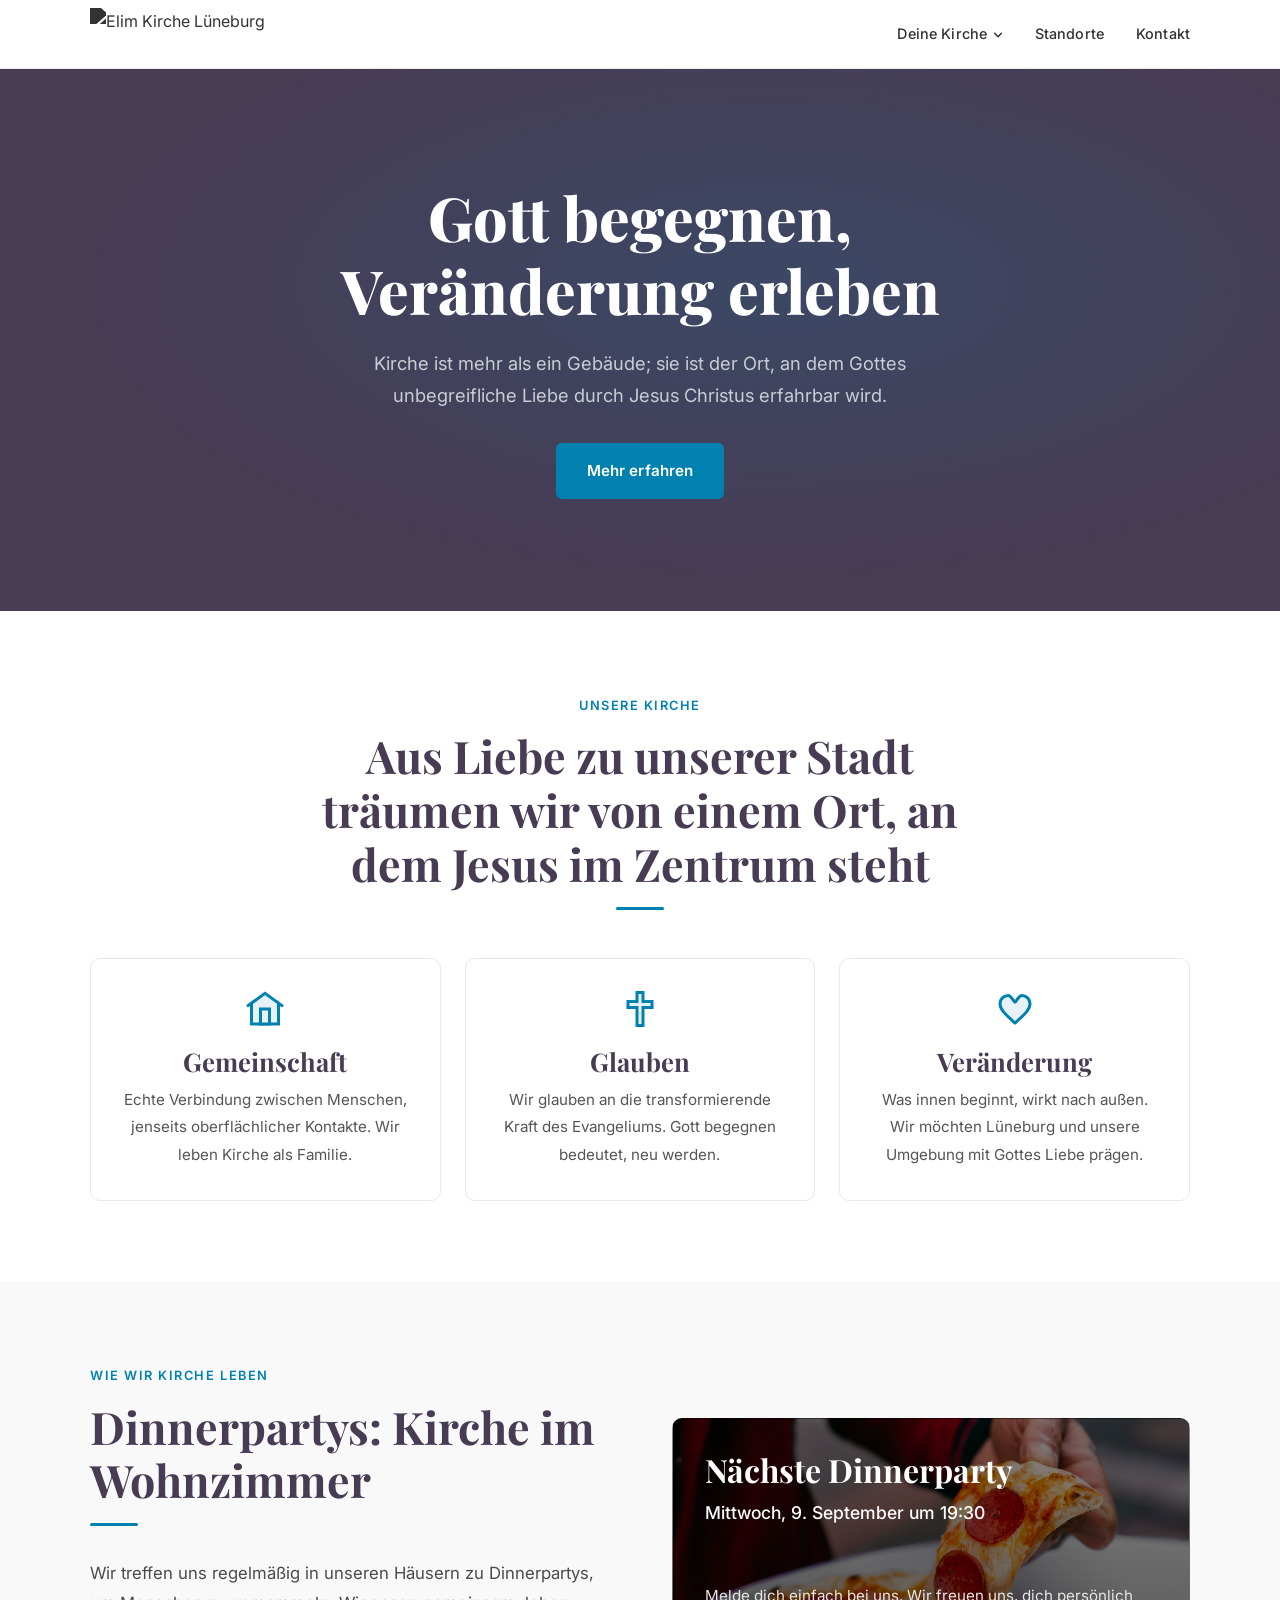
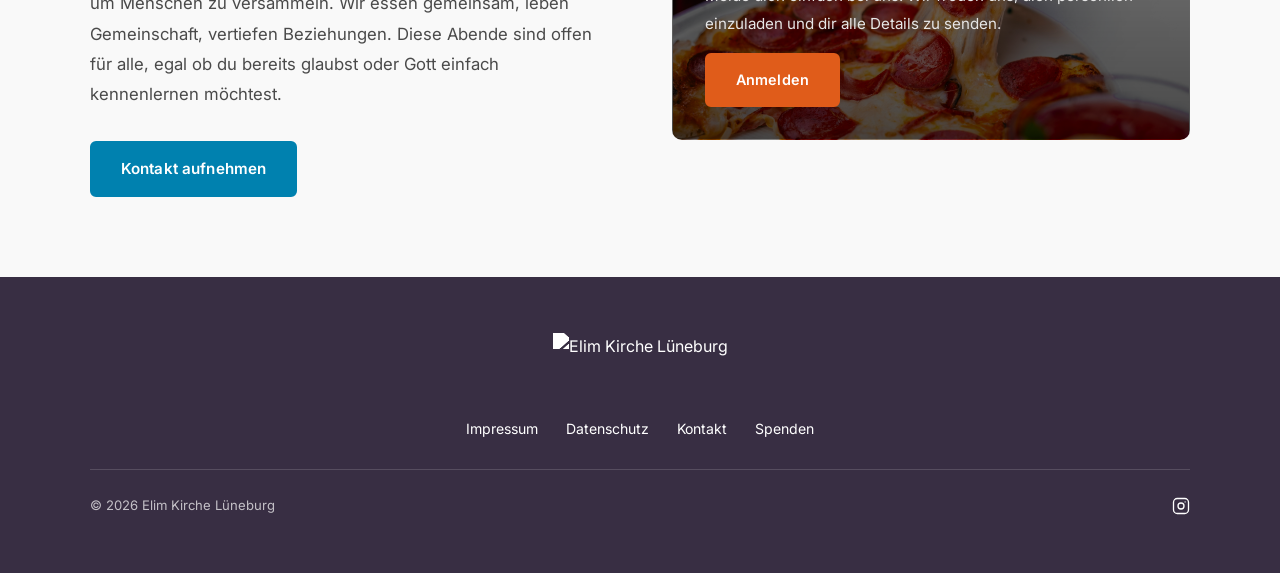
==== index.html @ 0827d6cf "Advance next Dinnerparty to 9. September; drop past 26. August card Co-Authored-By: Claude Opus 4.8 " ====
<!DOCTYPE html>
<html lang="de">
<head>
  <meta charset="UTF-8" />
  <meta name="viewport" content="width=device-width, initial-scale=1.0" />
  <title>Elim Kirche Lüneburg</title>
  <link rel="canonical" href="https://www.elimlueneburg.de/" />
  <meta name="description" content="Wir gründen eine neue evangelische Freikirche in Lüneburg. Sei dabei. Wer Gott begegnet, wird Veränderungen erleben." />
  <link rel="icon" href="/favicon.ico" sizes="48x48" />
  <link rel="icon" type="image/svg+xml" href="images/favicon.svg" />
  <link rel="apple-touch-icon" href="/images/apple-touch-icon.png" />
  <link rel="preconnect" href="https://fonts.googleapis.com" />
  <link rel="preconnect" href="https://fonts.gstatic.com" crossorigin />
  <link href="https://fonts.googleapis.com/css2?family=Playfair+Display:wght@700;800&family=Inter:wght@400;500;600&display=swap" rel="stylesheet" />
  <link rel="stylesheet" href="css/style.css" />
  <script type="application/ld+json">
  {
    "@context": "https://schema.org",
    "@type": "Church",
    "@id": "https://www.elimlueneburg.de/#church",
    "name": "Elim Kirche Lüneburg",
    "alternateName": "Freie Christengemeinde Lüneburg e.V.",
    "url": "https://www.elimlueneburg.de/",
    "logo": "https://www.elimlueneburg.de/images/logo.svg",
    "email": "info@elimlueneburg.de",
    "address": {
      "@type": "PostalAddress",
      "streetAddress": "Wedekindstraße 16",
      "postalCode": "21337",
      "addressLocality": "Lüneburg",
      "addressCountry": "DE"
    },
    "areaServed": "Lüneburg",
    "sameAs": ["https://www.instagram.com/elim.lueneburg/"]
  }
  </script>
</head>
<body>

  <!-- NAVIGATION -->
  <nav class="nav">
    <div class="nav-inner">
      <a href="index.html" class="nav-logo"><img src="images/logo.svg" alt="Elim Kirche Lüneburg"></a>
      <button class="nav-toggle" id="navToggle" aria-label="Menü öffnen">
        <span></span><span></span><span></span>
      </button>
      <ul class="nav-links" id="navLinks">
        <li class="nav-dropdown">
          <a class="nav-dropdown-toggle">
            Deine Kirche
            <svg class="nav-dropdown-caret" viewBox="0 0 12 12" width="10" height="10" aria-hidden="true">
              <path d="M2 4l4 4 4-4" fill="none" stroke="currentColor" stroke-width="1.8" stroke-linecap="round" stroke-linejoin="round"/>
            </svg>
          </a>
          <ul class="nav-dropdown-menu">
            <li><a href="deine-kirche/vision.html">Vision</a></li>
            <li><a href="deine-kirche/gottesdienst.html">Gottesdienst</a></li>
            <li><a href="deine-kirche/veranstaltungen.html">Veranstaltungen</a></li>
          </ul>
        </li>
        <li><a href="standorte.html">Standorte</a></li>
        <li><a href="kontakt.html">Kontakt</a></li>
      </ul>
    </div>
  </nav>

  <!-- HERO -->
  <section class="hero">
    <div class="hero-inner">
      <h1>Gott begegnen,<br>Veränderung erleben</h1>
      <p>Kirche ist mehr als ein Gebäude; sie ist der Ort, an dem Gottes unbegreifliche Liebe durch Jesus Christus erfahrbar wird.</p>
      <a href="deine-kirche/vision.html" class="btn btn-primary">Mehr erfahren</a>
    </div>
  </section>

  <!-- SECTION 1: Vision / 3 Pillars -->
  <section class="section">
    <div class="section-inner text-center">
      <span class="section-label">Unsere Kirche</span>
      <h2 class="section-title" style="max-width:720px; margin-left:auto; margin-right:auto;">
        Aus Liebe zu unserer Stadt träumen wir von einem Ort, an dem Jesus im Zentrum steht
      </h2>
      <div class="divider"></div>

      <div class="grid-3" style="margin-top:3rem;">

        <!-- Card: Gemeinschaft -->
        <a href="deine-kirche/veranstaltungen.html" class="card-link">
          <div class="card text-center">
            <div class="card-icon" style="margin:0 auto 1.2rem;">
              <svg viewBox="0 0 24 24" style="stroke-linejoin:miter; stroke-linecap:butt; overflow:visible;"><path d="M3 22V8L0 10.25L12 1.5L24 10.25L21 8V22Z"/><path d="M9 22V12H15V22Z"/></svg>
            </div>
            <h3>Gemeinschaft</h3>
            <p>Echte Verbindung zwischen Menschen, jenseits oberflächlicher Kontakte. Wir leben Kirche als Familie.</p>
          </div>
        </a>

        <!-- Card: Glauben -->
        <a href="deine-kirche/vision.html" class="card-link">
          <div class="card text-center">
            <div class="card-icon" style="margin:0 auto 1.2rem;">
              <svg viewBox="0 0 24 24" style="stroke-linejoin:miter;"><path d="M14 1h-4v6H4v4h6v12h4v-12h6V7h-6z"/></svg>
            </div>
            <h3>Glauben</h3>
            <p>Wir glauben an die transformierende Kraft des Evangeliums. Gott begegnen bedeutet, neu werden.</p>
          </div>
        </a>

        <!-- Card: Veränderung -->
        <a href="deine-kirche/gottesdienst.html" class="card-link">
          <div class="card text-center">
            <div class="card-icon" style="margin:0 auto 1.2rem;">
              <svg viewBox="0 0 24 24"><path d="M12 21.35l-1.45-1.32C5.4 15.36 2 12.28 2 8.5 2 5.42 4.42 3 7.5 3c1.74 0 3.41 3.46 4.5 4.5C13.09 6.46 14.76 3 16.5 3 19.58 3 22 5.42 22 8.5c0 3.78-3.4 6.86-8.55 11.54L12 21.35z"/></svg>
            </div>
            <h3>Veränderung</h3>
            <p>Was innen beginnt, wirkt nach außen. Wir möchten Lüneburg und unsere Umgebung mit Gottes Liebe prägen.</p>
          </div>
        </a>

      </div>
    </div>
  </section>

  <!-- SECTION 2: Dinnerpartys -->
  <section class="section section--gray">
    <div class="section-inner">
      <div class="two-col" style="align-items:center;">
        <div>
          <span class="section-label">Wie wir Kirche leben</span>
          <h2 class="section-title">Dinnerpartys: Kirche im Wohnzimmer</h2>
          <div class="divider divider--left"></div>
          <p style="margin-bottom:2rem;">
            Wir treffen uns regelmäßig in unseren Häusern zu Dinnerpartys, um Menschen zu versammeln. Wir essen gemeinsam, leben Gemeinschaft, vertiefen Beziehungen. Diese Abende sind offen für alle, egal ob du bereits glaubst oder Gott einfach kennenlernen möchtest.
          </p>
          <a href="kontakt.html" class="btn btn-primary">Kontakt aufnehmen</a>
        </div>
        <div>
          <div class="card dinner-card">
            <div class="dinner-card-inner">
              <h3 style="color:#fff; font-size:2rem; margin-bottom:0.5rem;">Nächste Dinnerparty</h3>
              <p style="color:#fff; font-size:1.1rem; font-weight:500; margin-bottom:0.75rem;">Mittwoch, 9. September um 19:30</p>
              <div class="dinner-card-bottom">
                <p style="color:#e6e6e6; margin-bottom:1rem;">Melde dich einfach bei uns. Wir freuen uns, dich persönlich einzuladen und dir alle Details zu senden.</p>
                <a href="https://elimkirche.church.tools/publicgroup/1179" target="_blank" rel="noopener" class="btn btn-accent" style="font-size:0.9rem;">Anmelden</a>
              </div>
            </div>
          </div>
        </div>
      </div>
    </div>
  </section>

  <!-- FOOTER -->
  <footer class="footer">
    <div class="footer-inner">
      <div class="footer-brand">
        <div class="footer-logo"><img src="images/logo.svg" alt="Elim Kirche Lüneburg"></div>
      </div>
      <nav class="footer-links">
        <a href="impressum.html">Impressum</a>
        <a href="datenschutz.html">Datenschutz</a>
        <a href="kontakt.html">Kontakt</a>
        <a href="kontakt.html#spenden">Spenden</a>
      </nav>
      <div class="footer-bottom">
        <p class="footer-copy">&copy; 2026 Elim Kirche Lüneburg</p>
        <div class="footer-social">
          <a href="https://www.instagram.com/elim.lueneburg/" target="_blank" rel="noopener" aria-label="Instagram">
            <svg viewBox="0 0 24 24"><rect x="2" y="2" width="20" height="20" rx="5" ry="5"/><circle cx="12" cy="12" r="4"/><path d="M17.5 6.5h.01"/></svg>
          </a>
        </div>
      </div>
    </div>
  </footer>

  <script>
    const toggle = document.getElementById('navToggle');
    const links  = document.getElementById('navLinks');
    toggle.addEventListener('click', () => links.classList.toggle('is-open'));
  </script>

</body>
</html>
---- css/style.css ----
/* ===================================================
   Elim Kirche Lüneburg — Main Stylesheet
   =================================================== */

/* --- Google Fonts are imported in HTML <head> --- */

/* ===================================================
   1. CSS RESET & BASE
   =================================================== */
*, *::before, *::after {
  box-sizing: border-box;
  margin: 0;
  padding: 0;
}

html {
  scroll-behavior: smooth;
}

body {
  font-family: 'Inter', sans-serif;
  font-size: 16px;
  line-height: 1.7;
  color: #1a1a1a;
  background-color: #ffffff;
}

img {
  max-width: 100%;
  display: block;
}

a {
  color: inherit;
  text-decoration: none;
}

ul {
  list-style: none;
}

/* ===================================================
   2. TYPOGRAPHY
   =================================================== */
h1, h2, h3, h4 {
  font-family: 'Playfair Display', serif;
  font-weight: 700;
  line-height: 1.2;
  font-variant-ligatures: none;
}

h1 { font-size: clamp(2.2rem, 5vw, 3.8rem); }
h2 { font-size: clamp(1.8rem, 3.5vw, 2.8rem); }
h3 { font-size: clamp(1.2rem, 2.5vw, 1.6rem); }
h4 { font-size: 1.15rem; }

p {
  font-size: 1.05rem;
  color: #4a4a4a;
  line-height: 1.8;
}

/* ===================================================
   3. LAYOUT UTILITY
   =================================================== */
.container {
  max-width: 1100px;
  margin: 0 auto;
  padding: 0 2rem;
}

.section {
  padding: 5rem 2rem;
}

.section-inner {
  max-width: 1100px;
  margin: 0 auto;
}

.section--gray {
  background-color: #f9f9f9;
}

.section--dark {
  background-color: #483B54;
  color: #fff;
}

.text-center {
  text-align: center;
}

/* ===================================================
   4. NAVIGATION
   =================================================== */
.nav {
  position: sticky;
  top: 0;
  z-index: 1000;
  background-color: #ffffff;
  border-bottom: 1px solid #ebebeb;
  padding: 0 2rem;
}

.nav-inner {
  max-width: 1100px;
  margin: 0 auto;
  display: flex;
  align-items: center;
  justify-content: space-between;
  height: 68px;
}

.nav-logo {
  display: inline-flex;
  align-items: center;
  color: #483B54;
}

.nav-logo img {
  height: 52px;
  width: auto;
  display: block;
  filter: brightness(0) invert(0.2);
}

.nav-links {
  display: flex;
  align-items: center;
  gap: 2rem;
}

.nav-links a {
  font-size: 0.9rem;
  font-weight: 500;
  color: #333;
  transition: color 0.2s ease;
  letter-spacing: 0.01em;
}

.nav-links a:hover {
  color: #0081AF;
}

.nav-links a.active {
  color: #0081AF;
}

/* Dropdown */
.nav-dropdown {
  position: relative;
}

.nav-dropdown-toggle {
  display: inline-flex;
  align-items: center;
  gap: 0.35rem;
}

.nav-dropdown-caret {
  transition: transform 0.2s ease;
}

.nav-dropdown:hover .nav-dropdown-caret,
.nav-dropdown:focus-within .nav-dropdown-caret {
  transform: rotate(180deg);
}

.nav-dropdown-menu {
  position: absolute;
  top: calc(100% + 6px);
  left: 50%;
  transform: translateX(-50%) translateY(-6px);
  background: #ffffff;
  border: 1px solid #ebebeb;
  border-radius: 8px;
  box-shadow: 0 12px 32px rgba(0, 0, 0, 0.08);
  padding: 0.5rem 0;
  min-width: 200px;
  list-style: none;
  margin: 0;
  opacity: 0;
  visibility: hidden;
  transition: opacity 0.18s ease, visibility 0.18s ease, transform 0.18s ease;
  z-index: 1100;
}

.nav-dropdown:hover .nav-dropdown-menu,
.nav-dropdown:focus-within .nav-dropdown-menu {
  opacity: 1;
  visibility: visible;
  transform: translateX(-50%) translateY(0);
}

.nav-dropdown-menu li {
  margin: 0;
}

.nav-dropdown-menu a {
  display: block;
  padding: 0.55rem 1.25rem;
  font-size: 0.88rem;
  color: #333;
  white-space: nowrap;
}

.nav-dropdown-menu a:hover,
.nav-dropdown-menu a.active {
  background: rgba(0, 129, 175, 0.08);
  color: #0081AF;
}

/* Mobile nav toggle */
.nav-toggle {
  display: none;
  flex-direction: column;
  gap: 5px;
  cursor: pointer;
  background: none;
  border: none;
  padding: 4px;
}

.nav-toggle span {
  display: block;
  width: 24px;
  height: 2px;
  background-color: #483B54;
  border-radius: 2px;
  transition: all 0.3s ease;
}

/* ===================================================
   5. HERO SECTION
   =================================================== */
.hero {
  background-color: #483B54;
  background-image: url('../images/pexels-caleboquendo-34328517.jpg');
  background-size: cover;
  background-position: center;
  background-repeat: no-repeat;
  color: #ffffff;
  padding: 7rem 2rem 7rem;
  text-align: center;
  position: relative;
  overflow: hidden;
}

.hero::before {
  content: '';
  position: absolute;
  inset: 0;
  background:
    radial-gradient(ellipse at 60% 40%, rgba(0, 129, 175, 0.18) 0%, transparent 65%),
    linear-gradient(180deg, rgba(72, 59, 84, 0.55) 0%, rgba(72, 59, 84, 0.75) 100%);
  pointer-events: none;
}

.hero-inner {
  max-width: 820px;
  margin: 0 auto;
  position: relative;
  z-index: 1;
}

.hero h1 {
  color: #ffffff;
  margin-bottom: 1.25rem;
  font-weight: 800;
}

.hero p {
  font-size: 1.15rem;
  color: #c9cdd4;
  max-width: 600px;
  margin: 0 auto 2rem;
  line-height: 1.75;
}

/* Hero — page-level variant (slightly smaller) */
.hero--page {
  padding: 5rem 2rem 5rem;
}

.hero--page h1 {
  font-size: clamp(2rem, 4vw, 3rem);
}

/* ===================================================
   6. BUTTONS
   =================================================== */
.btn {
  display: inline-block;
  padding: 0.8rem 1.8rem;
  border-radius: 6px;
  font-family: 'Inter', sans-serif;
  font-size: 0.95rem;
  font-weight: 600;
  cursor: pointer;
  transition: all 0.22s ease;
  letter-spacing: 0.01em;
  border: 2px solid transparent;
}

.btn-primary {
  background-color: #0081AF;
  color: #ffffff;
  border-color: #0081AF;
}

.btn-primary:hover {
  background-color: #1A9BCC;
  border-color: #1A9BCC;
  transform: translateY(-1px);
}

.btn-outline {
  background-color: transparent;
  color: #0081AF;
  border-color: #0081AF;
}

.btn-outline:hover {
  background-color: #0081AF;
  color: #ffffff;
  transform: translateY(-1px);
}

.btn-outline-white {
  background-color: transparent;
  color: #ffffff;
  border-color: rgba(255, 255, 255, 0.5);
}

.btn-outline-white:hover {
  background-color: rgba(255, 255, 255, 0.1);
  border-color: #ffffff;
}

/* ===================================================
   7. CARDS
   =================================================== */
.card {
  background-color: #ffffff;
  border: 1px solid #e8e8e8;
  border-radius: 10px;
  padding: 2rem;
  transition: box-shadow 0.25s ease, transform 0.25s ease;
}

.card:hover {
  box-shadow: 0 8px 32px rgba(0, 0, 0, 0.1);
  transform: translateY(-3px);
}

/* Static cards (no hover lift — purely informational) */
.dinner-card:hover,
.event-card:hover,
.card--static:hover,
.card--static.group-card:hover {
  transform: none;
  box-shadow: none;
}

.dinner-card {
  position: relative;
  overflow: hidden;
  border-color: transparent;
  color: #fff;
  padding: 0;
  background:
    linear-gradient(180deg, rgba(0,0,0,0.45) 0%, rgba(0,0,0,0.7) 100%),
    url('../images/pizza_stock_dinnerparty.jpg') center center / cover no-repeat;
  min-height: 320px;
}

.dinner-card-inner {
  position: relative;
  z-index: 1;
  padding: 2rem;
  display: flex;
  flex-direction: column;
  min-height: 320px;
}

.dinner-card-bottom {
  margin-top: auto;
}

.card-icon {
  display: flex;
  align-items: center;
  justify-content: center;
  margin-bottom: 1.2rem;
}

.card-icon svg {
  width: 36px;
  height: 36px;
  stroke: #0081AF;
  fill: #E6F2F7;
  stroke-width: 2;
  stroke-linecap: round;
  stroke-linejoin: round;
}

.card h3 {
  margin-bottom: 0.6rem;
  color: #483B54;
}

.card p {
  font-size: 0.95rem;
  color: #555;
}

/* Card link variant */
.card-link {
  display: block;
  text-decoration: none;
  color: inherit;
}

.card-link .card-arrow {
  display: inline-flex;
  align-items: center;
  gap: 0.4rem;
  margin-top: 1.2rem;
  font-size: 0.88rem;
  font-weight: 600;
  color: #0081AF;
}

.card-link .card-arrow svg {
  width: 14px;
  height: 14px;
  stroke: #0081AF;
  fill: none;
  stroke-width: 2.5;
  stroke-linecap: round;
  stroke-linejoin: round;
  transition: transform 0.2s ease;
}

.card-link:hover .card-arrow svg {
  transform: translateX(3px);
}

/* Multiple links within a card (e.g. Google Maps + Website) */
.card-links {
  display: flex;
  flex-direction: column;
  align-items: center;
  gap: 0.5rem;
  margin-top: 1.2rem;
}

.card-links .card-arrow {
  display: inline-flex;
  align-items: center;
  gap: 0.4rem;
  font-size: 0.88rem;
  font-weight: 600;
  color: #0081AF;
  text-decoration: none;
}

.card-links .card-arrow svg {
  width: 14px;
  height: 14px;
  stroke: #0081AF;
  fill: none;
  stroke-width: 2.5;
  stroke-linecap: round;
  stroke-linejoin: round;
  transition: transform 0.2s ease;
}

.card-links .card-arrow:hover svg {
  transform: translateX(3px);
}

/* Sermon card */
.sermon-card {
  background-color: #ffffff;
  border: 1px solid #e8e8e8;
  border-radius: 10px;
  padding: 1.6rem 1.8rem;
  transition: box-shadow 0.25s ease, transform 0.25s ease;
}

.sermon-card:hover {
  box-shadow: 0 8px 32px rgba(0, 0, 0, 0.1);
  transform: translateY(-3px);
}

.sermon-card .sermon-meta {
  font-size: 0.82rem;
  font-weight: 600;
  color: #0081AF;
  text-transform: uppercase;
  letter-spacing: 0.06em;
  margin-bottom: 0.5rem;
}

.sermon-card h3 {
  font-size: 1.1rem;
  margin-bottom: 0.4rem;
  color: #483B54;
}

.sermon-card .sermon-date {
  font-size: 0.88rem;
  color: #888;
}

/* ===================================================
   8. GRID LAYOUTS
   =================================================== */
.grid-3 {
  display: grid;
  grid-template-columns: repeat(3, 1fr);
  gap: 1.5rem;
}

.grid-4 {
  display: grid;
  grid-template-columns: repeat(4, 1fr);
  gap: 1.5rem;
}

.grid-2 {
  display: grid;
  grid-template-columns: repeat(2, 1fr);
  gap: 2.5rem;
}

/* ===================================================
   9. TAGS / BADGES
   =================================================== */
.tag {
  display: inline-block;
  padding: 0.25rem 0.75rem;
  border-radius: 20px;
  font-size: 0.78rem;
  font-weight: 600;
  letter-spacing: 0.04em;
}

.tag-orange {
  background-color: #99D1EB;
  color: #006a91;
}

.btn-accent {
  background-color: #e05c1a;
  color: #ffffff;
  border-color: #e05c1a;
}

.btn-accent:hover {
  background-color: #E97636;
  border-color: #E97636;
  transform: translateY(-1px);
}

.tag-gray {
  background-color: #f0f0f0;
  color: #555;
}

/* ===================================================
   10. SECTION HEADINGS HELPER
   =================================================== */
.section-label {
  display: inline-block;
  font-size: 0.8rem;
  font-weight: 600;
  letter-spacing: 0.12em;
  text-transform: uppercase;
  color: #0081AF;
  margin-bottom: 0.8rem;
}

.section-title {
  margin-bottom: 1rem;
  color: #483B54;
}

.section-subtitle {
  font-size: 1.05rem;
  color: #555;
  max-width: 600px;
  margin-bottom: 2.5rem;
}

.section-subtitle--center {
  margin-left: auto;
  margin-right: auto;
}

/* ===================================================
   11. TWO-COLUMN CONTENT
   =================================================== */
.two-col {
  display: grid;
  grid-template-columns: 1fr 1fr;
  gap: 4rem;
  align-items: start;
}

.content-block h3 {
  font-size: 1.1rem;
  margin-bottom: 0.5rem;
  color: #483B54;
}

.content-block p {
  font-size: 0.97rem;
  color: #555;
  margin-bottom: 1.5rem;
}

.content-block .detail-row {
  display: flex;
  gap: 0.75rem;
  margin-bottom: 0.5rem;
  font-size: 0.95rem;
  color: #444;
}

.content-block .detail-icon {
  color: #0081AF;
  flex-shrink: 0;
  margin-top: 2px;
}

/* ===================================================
   12. PLATFORM CARDS
   =================================================== */
.platform-card {
  background-color: #ffffff;
  border: 1px solid #e8e8e8;
  border-radius: 10px;
  padding: 2rem;
  text-align: center;
  transition: box-shadow 0.25s ease, transform 0.25s ease;
}

.platform-card:hover {
  box-shadow: 0 8px 32px rgba(0, 0, 0, 0.1);
  transform: translateY(-3px);
}

.platform-card .platform-name {
  font-family: 'Playfair Display', serif;
  font-size: 1.25rem;
  font-weight: 700;
  color: #483B54;
  margin-bottom: 0.5rem;
}

.platform-card p {
  font-size: 0.92rem;
  color: #666;
  margin-bottom: 1.4rem;
}

/* ===================================================
   13. KLEINGRUPPEN CARDS
   =================================================== */
.group-card {
  background-color: #ffffff;
  border: 1px solid #e8e8e8;
  border-radius: 10px;
  padding: 1.4rem 1.6rem;
  transition: box-shadow 0.22s ease, transform 0.22s ease;
}

.group-card:hover {
  box-shadow: 0 6px 24px rgba(0, 0, 0, 0.09);
  transform: translateY(-2px);
}

.group-card h4 {
  font-family: 'Playfair Display', serif;
  font-size: 1rem;
  color: #483B54;
  margin-bottom: 0.4rem;
}

.group-card .group-desc {
  font-size: 0.88rem;
  color: #666;
  margin-bottom: 0.75rem;
}

/* ===================================================
   14. PAGE HEADER (Impressum / Datenschutz)
   =================================================== */
.page-header {
  background-color: #f9f9f9;
  padding: 3.5rem 2rem;
  border-bottom: 1px solid #ebebeb;
  text-align: center;
}

.page-header h1 {
  font-size: clamp(1.8rem, 3.5vw, 2.6rem);
  color: #483B54;
  text-align: center;
}

.page-content {
  padding: 4rem 2rem;
}

.page-content-inner {
  max-width: 780px;
  margin: 0 auto;
}

.page-content h2 {
  font-size: 1.4rem;
  margin: 2rem 0 0.6rem;
  color: #483B54;
}

.page-content p {
  font-size: 0.97rem;
  color: #555;
  margin-bottom: 1rem;
}

.page-content a {
  color: #0081AF;
}

.page-content a:hover {
  text-decoration: underline;
}

/* ===================================================
   15. FOOTER
   =================================================== */
.footer {
  background-color: #382E43;
  color: #ffffff;
  padding: 3.5rem 2rem;
}

.footer-inner {
  max-width: 1100px;
  margin: 0 auto;
  display: flex;
  flex-direction: column;
  align-items: center;
  text-align: center;
  gap: 1.25rem;
}

.footer-brand {
  display: flex;
  align-items: center;
  gap: 1.25rem;
  flex-wrap: wrap;
  justify-content: center;
}

.footer-logo {
  color: #ffffff;
}

.footer-logo img {
  height: 64px;
  width: auto;
  display: block;
  filter: brightness(0) invert(1);
}

.footer-tagline {
  font-style: italic;
  font-size: 0.95rem;
  color: #ffffff;
  margin: 0;
}

.footer-links {
  display: flex;
  gap: 1.75rem;
  flex-wrap: wrap;
  justify-content: center;
}

.footer-links a {
  font-size: 0.88rem;
  color: #ffffff;
  transition: color 0.2s ease;
}

.footer-links a:hover {
  color: #99D1EB;
}

.footer-copy {
  font-size: 0.82rem;
  color: rgba(255, 255, 255, 0.7);
  margin: 0;
}

.footer-bottom {
  width: 100%;
  border-top: 1px solid rgba(255, 255, 255, 0.15);
  padding-top: 1.5rem;
  margin-top: 0.5rem;
  display: flex;
  align-items: center;
  justify-content: space-between;
  gap: 1rem;
  flex-wrap: wrap;
}

.footer-social {
  display: flex;
  gap: 1rem;
  justify-content: center;
}

.footer-social a {
  display: flex;
  align-items: center;
  justify-content: center;
  color: #ffffff;
  transition: color 0.2s;
}

.footer-social a:hover {
  color: #99D1EB;
}

.footer-social svg {
  width: 18px;
  height: 18px;
  fill: none;
  stroke: currentColor;
  stroke-width: 1.75;
  stroke-linecap: round;
  stroke-linejoin: round;
}

/* ===================================================
   16. UTILITY CLASSES
   =================================================== */
.mt-1 { margin-top: 0.5rem; }
.mt-2 { margin-top: 1rem; }
.mt-3 { margin-top: 1.5rem; }
.mt-4 { margin-top: 2rem; }
.mt-5 { margin-top: 3rem; }
.mb-1 { margin-bottom: 0.5rem; }
.mb-2 { margin-bottom: 1rem; }
.mb-3 { margin-bottom: 1.5rem; }
.mb-4 { margin-bottom: 2rem; }
.mb-5 { margin-bottom: 3rem; }

.divider {
  width: 48px;
  height: 3px;
  background-color: #0081AF;
  border-radius: 2px;
  margin: 0 auto 2rem;
}

.divider--left {
  margin-left: 0;
}

/* Kontakt info */
.info-label {
  font-size: 0.78rem;
  font-weight: 600;
  text-transform: uppercase;
  letter-spacing: 0.1em;
  color: #0081AF;
  margin-bottom: 0.25rem;
}

.info-value {
  font-size: 1rem;
  color: #1a1a1a;
  margin-bottom: 0.2rem;
}

.info-sub {
  font-size: 0.88rem;
  color: #888;
}

.info-block {
  margin-bottom: 2rem;
}

/* IBAN block */
.bank-detail {
  background-color: #f9f9f9;
  border: 1px solid #e8e8e8;
  border-radius: 8px;
  padding: 1.25rem 1.5rem;
  margin-top: 1rem;
  font-size: 0.93rem;
  color: #333;
  line-height: 1.9;
}

.bank-detail strong {
  font-weight: 600;
}

/* ===================================================
   17. RESPONSIVE
   =================================================== */
@media (max-width: 900px) {
  .grid-4 {
    grid-template-columns: repeat(2, 1fr);
  }

  .grid-3 {
    grid-template-columns: repeat(2, 1fr);
  }

  .two-col {
    grid-template-columns: 1fr;
    gap: 2.5rem;
  }
}

@media (max-width: 680px) {
  .nav-links {
    display: none;
    position: absolute;
    top: 68px;
    left: 0;
    right: 0;
    background: #fff;
    flex-direction: column;
    align-items: flex-start;
    padding: 1.25rem 2rem 1.5rem;
    gap: 1.1rem;
    border-bottom: 1px solid #ebebeb;
    box-shadow: 0 8px 24px rgba(0,0,0,0.07);
  }

  .nav-links.is-open {
    display: flex;
  }

  .nav-toggle {
    display: flex;
  }

  /* Mobile dropdown: inline submenu, no hover */
  .nav-dropdown {
    width: 100%;
  }

  .nav-dropdown-menu {
    position: static;
    transform: none;
    opacity: 1;
    visibility: visible;
    box-shadow: none;
    border: none;
    padding: 0.5rem 0 0 1rem;
    min-width: 0;
    background: transparent;
  }

  .nav-dropdown-menu a {
    padding: 0.35rem 0;
  }

  .nav-dropdown:hover .nav-dropdown-menu,
  .nav-dropdown:focus-within .nav-dropdown-menu {
    transform: none;
  }

  .nav {
    position: sticky;
  }

  .grid-3,
  .grid-4 {
    grid-template-columns: 1fr;
  }

  .grid-2 {
    grid-template-columns: 1fr;
    gap: 1.5rem;
  }

  .hero {
    padding: 5rem 1.5rem;
  }

  .section {
    padding: 3.5rem 1.5rem;
  }
}
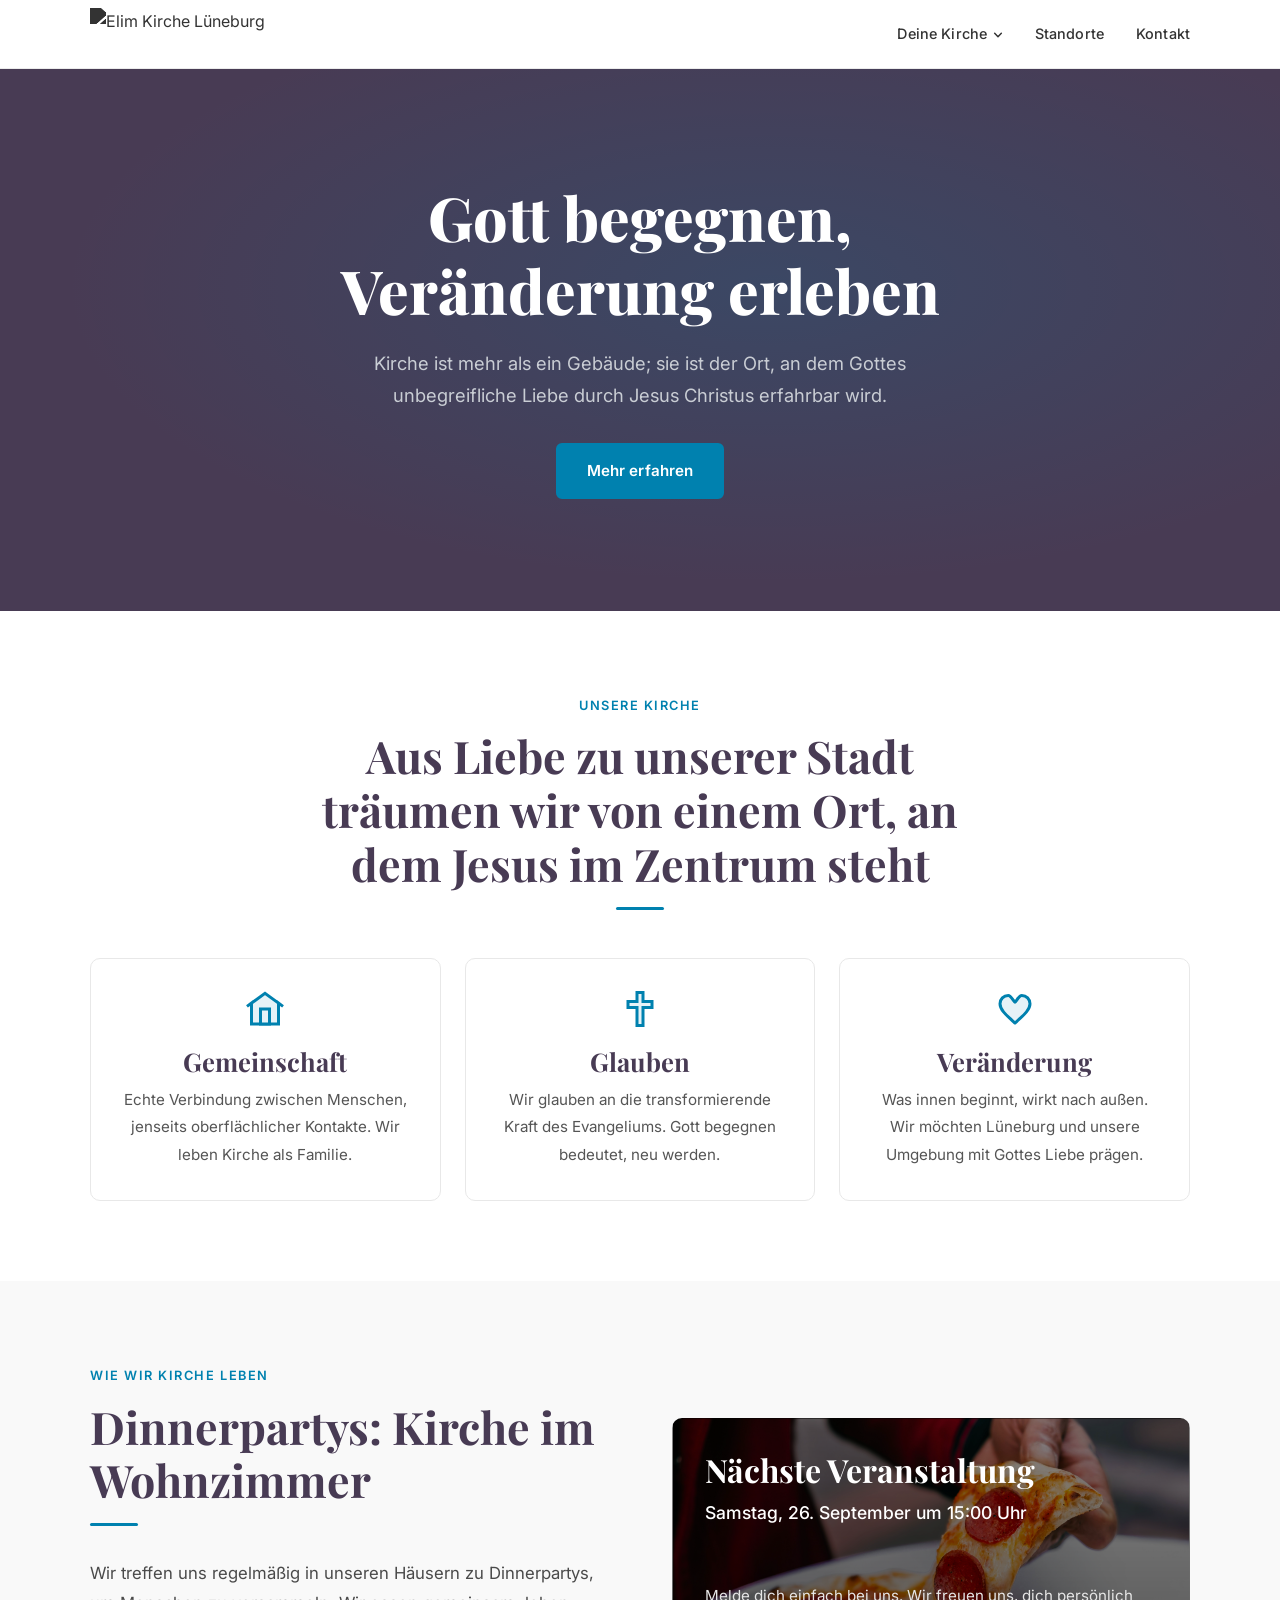
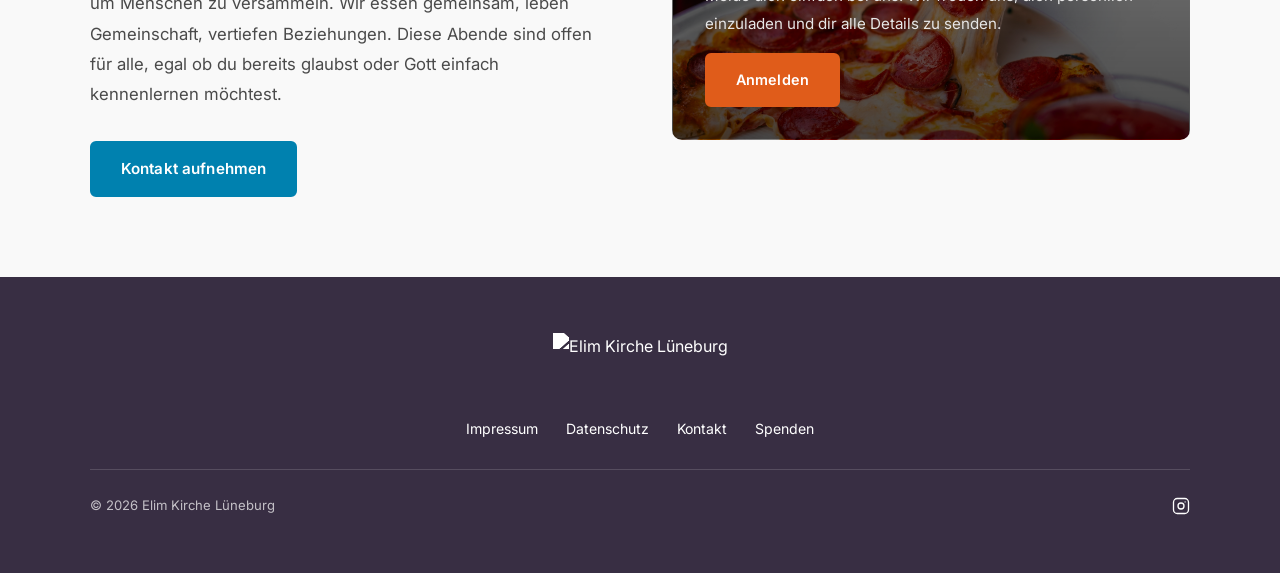
==== commit 56cf89c6: "Drop past 9. September Dinnerparty; point homepage card to Familyparty Co-Authored-By: Claude Opus 5" ====
--- a/index.html
+++ b/index.html
@@ -137,11 +137,11 @@
         <div>
           <div class="card dinner-card">
             <div class="dinner-card-inner">
-              <h3 style="color:#fff; font-size:2rem; margin-bottom:0.5rem;">Nächste Dinnerparty</h3>
-              <p style="color:#fff; font-size:1.1rem; font-weight:500; margin-bottom:0.75rem;">Mittwoch, 9. September um 19:30</p>
+              <h3 style="color:#fff; font-size:2rem; margin-bottom:0.5rem;">Nächste Veranstaltung</h3>
+              <p style="color:#fff; font-size:1.1rem; font-weight:500; margin-bottom:0.75rem;">Samstag, 26. September um 15:00 Uhr</p>
               <div class="dinner-card-bottom">
                 <p style="color:#e6e6e6; margin-bottom:1rem;">Melde dich einfach bei uns. Wir freuen uns, dich persönlich einzuladen und dir alle Details zu senden.</p>
-                <a href="https://elimkirche.church.tools/publicgroup/1179" target="_blank" rel="noopener" class="btn btn-accent" style="font-size:0.9rem;">Anmelden</a>
+                <a href="https://elimkirche.church.tools/publicgroup/1185" target="_blank" rel="noopener" class="btn btn-accent" style="font-size:0.9rem;">Anmelden</a>
               </div>
             </div>
           </div>
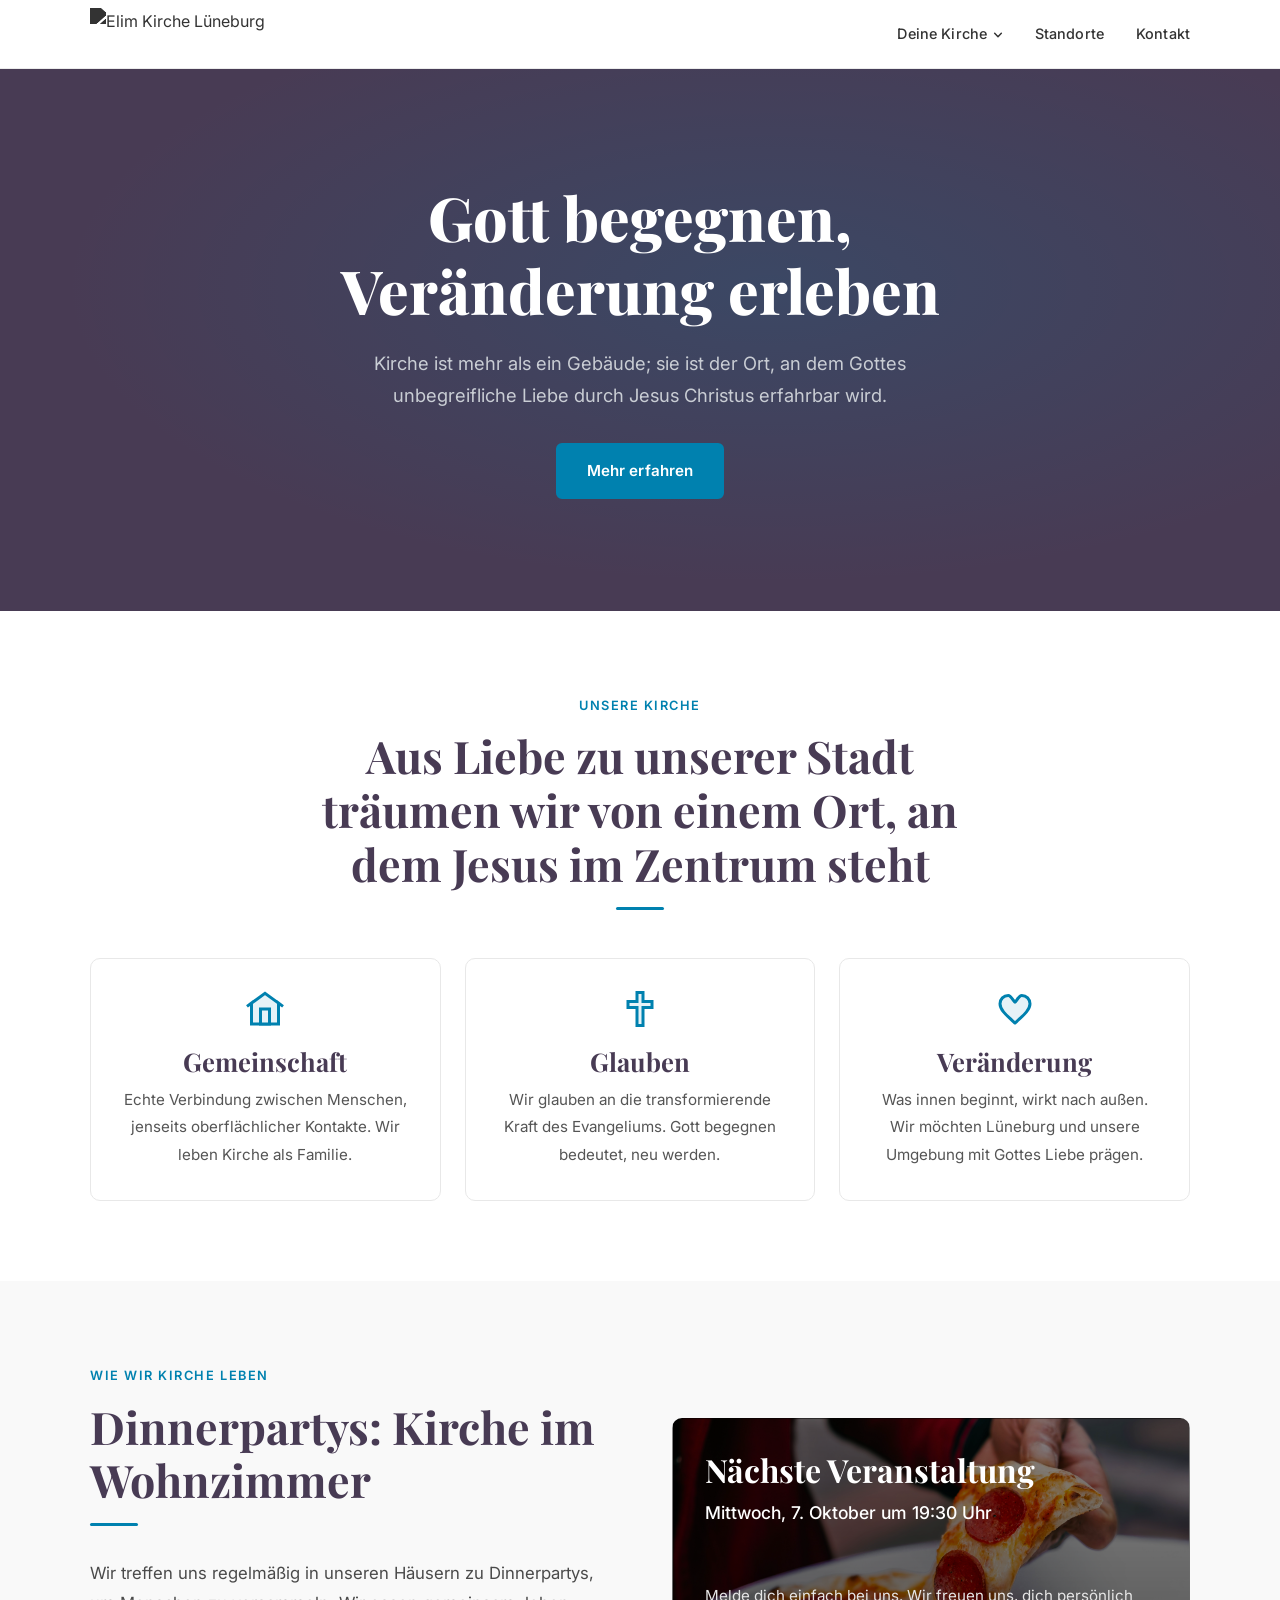
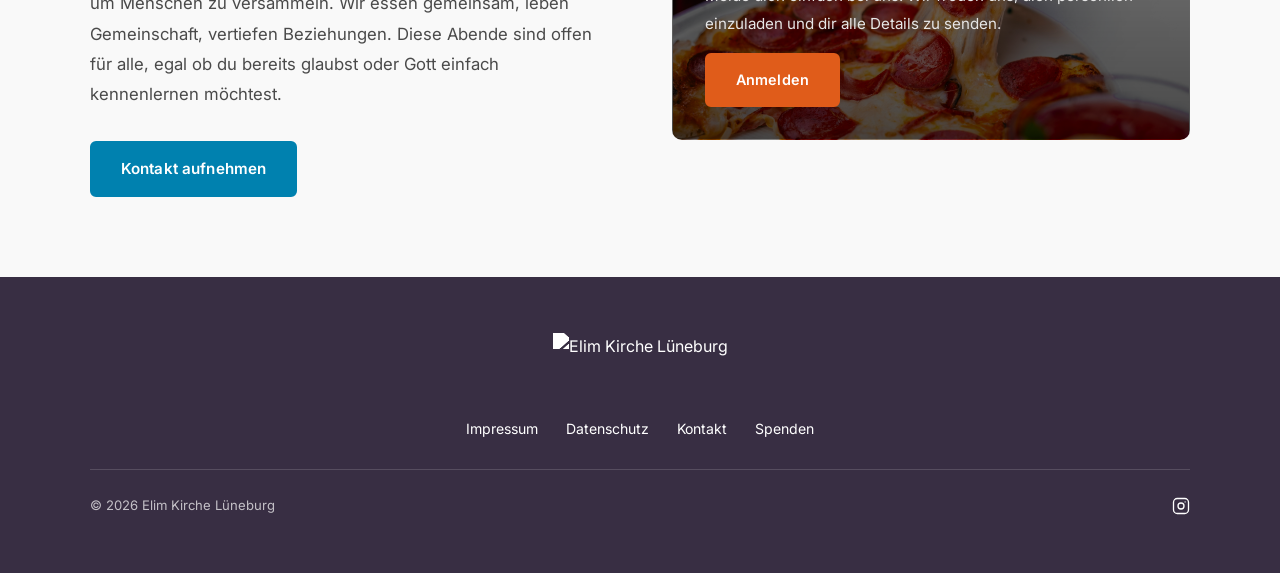
==== commit 5d7ae729: "Advance homepage card to 7. Oktober Dinnerparty; drop past Familyparty Co-Authored-By: Claude Opus 5" ====
--- a/index.html
+++ b/index.html
@@ -138,10 +138,10 @@
           <div class="card dinner-card">
             <div class="dinner-card-inner">
               <h3 style="color:#fff; font-size:2rem; margin-bottom:0.5rem;">Nächste Veranstaltung</h3>
-              <p style="color:#fff; font-size:1.1rem; font-weight:500; margin-bottom:0.75rem;">Samstag, 26. September um 15:00 Uhr</p>
+              <p style="color:#fff; font-size:1.1rem; font-weight:500; margin-bottom:0.75rem;">Mittwoch, 7. Oktober um 19:30 Uhr</p>
               <div class="dinner-card-bottom">
                 <p style="color:#e6e6e6; margin-bottom:1rem;">Melde dich einfach bei uns. Wir freuen uns, dich persönlich einzuladen und dir alle Details zu senden.</p>
-                <a href="https://elimkirche.church.tools/publicgroup/1185" target="_blank" rel="noopener" class="btn btn-accent" style="font-size:0.9rem;">Anmelden</a>
+                <a href="https://elimkirche.church.tools/publicgroup/1182" target="_blank" rel="noopener" class="btn btn-accent" style="font-size:0.9rem;">Anmelden</a>
               </div>
             </div>
           </div>
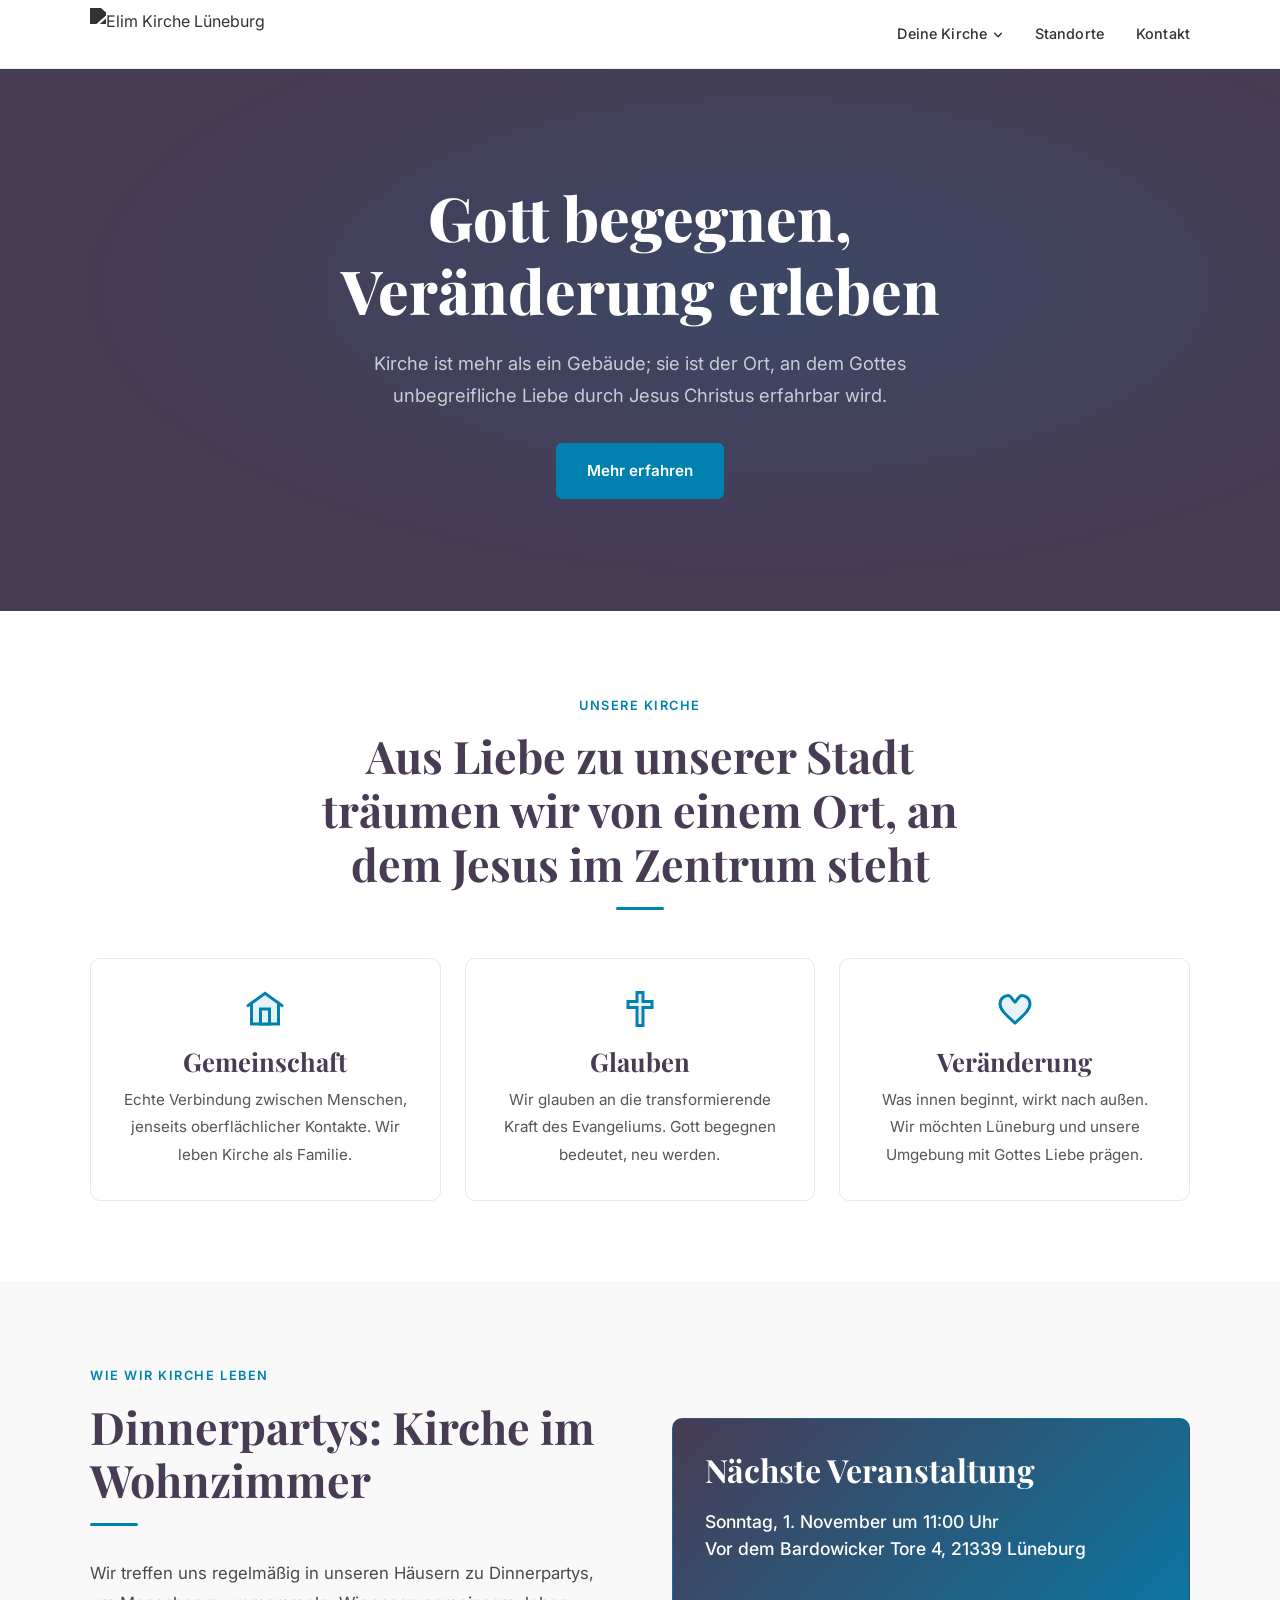
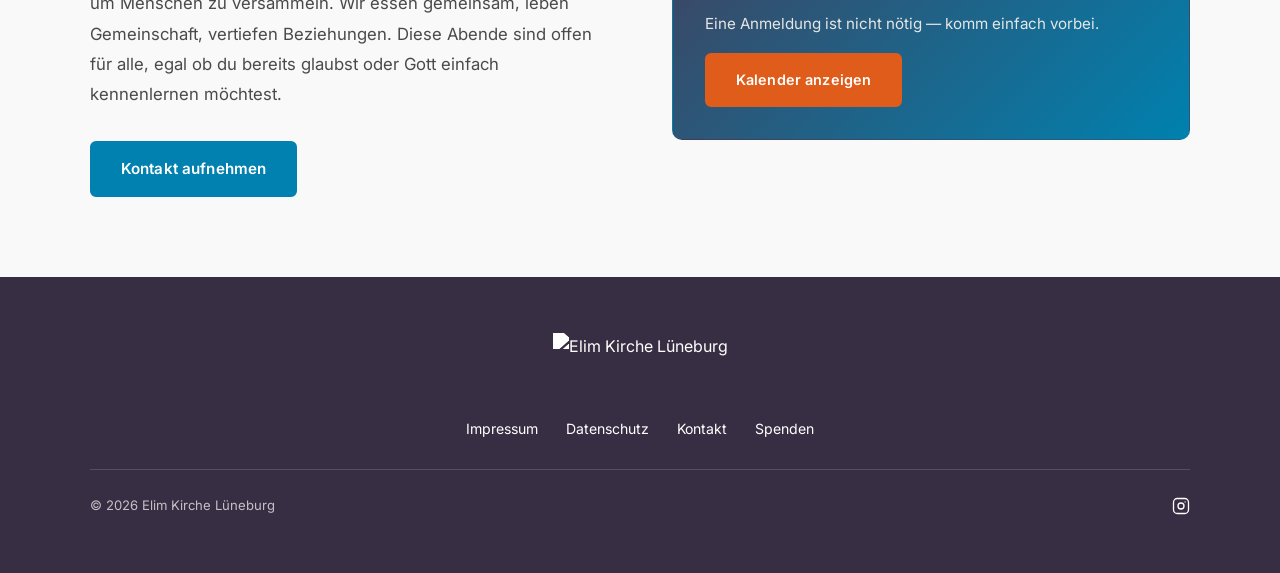
==== commit ea1ca5b6: "Point homepage card at first Community Sunday; drop past Dinnerparty Replace the pizza photo on the " ====
--- a/index.html
+++ b/index.html
@@ -137,11 +137,14 @@
         <div>
           <div class="card dinner-card">
             <div class="dinner-card-inner">
-              <h3 style="color:#fff; font-size:2rem; margin-bottom:0.5rem;">Nächste Veranstaltung</h3>
-              <p style="color:#fff; font-size:1.1rem; font-weight:500; margin-bottom:0.75rem;">Mittwoch, 7. Oktober um 19:30 Uhr</p>
+              <h3 style="color:#fff; font-size:2rem; margin-bottom:1.25rem;">Nächste Veranstaltung</h3>
+              <p style="color:#fff; font-size:1.1rem; font-weight:500; line-height:1.5; margin-bottom:0.75rem;">
+                Sonntag, 1. November um 11:00 Uhr<br>
+                Vor dem Bardowicker Tore 4, 21339 Lüneburg
+              </p>
               <div class="dinner-card-bottom">
-                <p style="color:#e6e6e6; margin-bottom:1rem;">Melde dich einfach bei uns. Wir freuen uns, dich persönlich einzuladen und dir alle Details zu senden.</p>
-                <a href="https://elimkirche.church.tools/publicgroup/1182" target="_blank" rel="noopener" class="btn btn-accent" style="font-size:0.9rem;">Anmelden</a>
+                <p style="color:#e6e6e6; margin-bottom:1rem;">Eine Anmeldung ist nicht nötig — komm einfach vorbei.</p>
+                <a href="deine-kirche/veranstaltungen.html" class="btn btn-accent" style="font-size:0.9rem;">Kalender anzeigen</a>
               </div>
             </div>
           </div>
--- a/css/style.css
+++ b/css/style.css
@@ -369,9 +369,7 @@
   border-color: transparent;
   color: #fff;
   padding: 0;
-  background:
-    linear-gradient(180deg, rgba(0,0,0,0.45) 0%, rgba(0,0,0,0.7) 100%),
-    url('../images/pizza_stock_dinnerparty.jpg') center center / cover no-repeat;
+  background: linear-gradient(135deg, #483B54 0%, #0081AF 100%);
   min-height: 320px;
 }
 
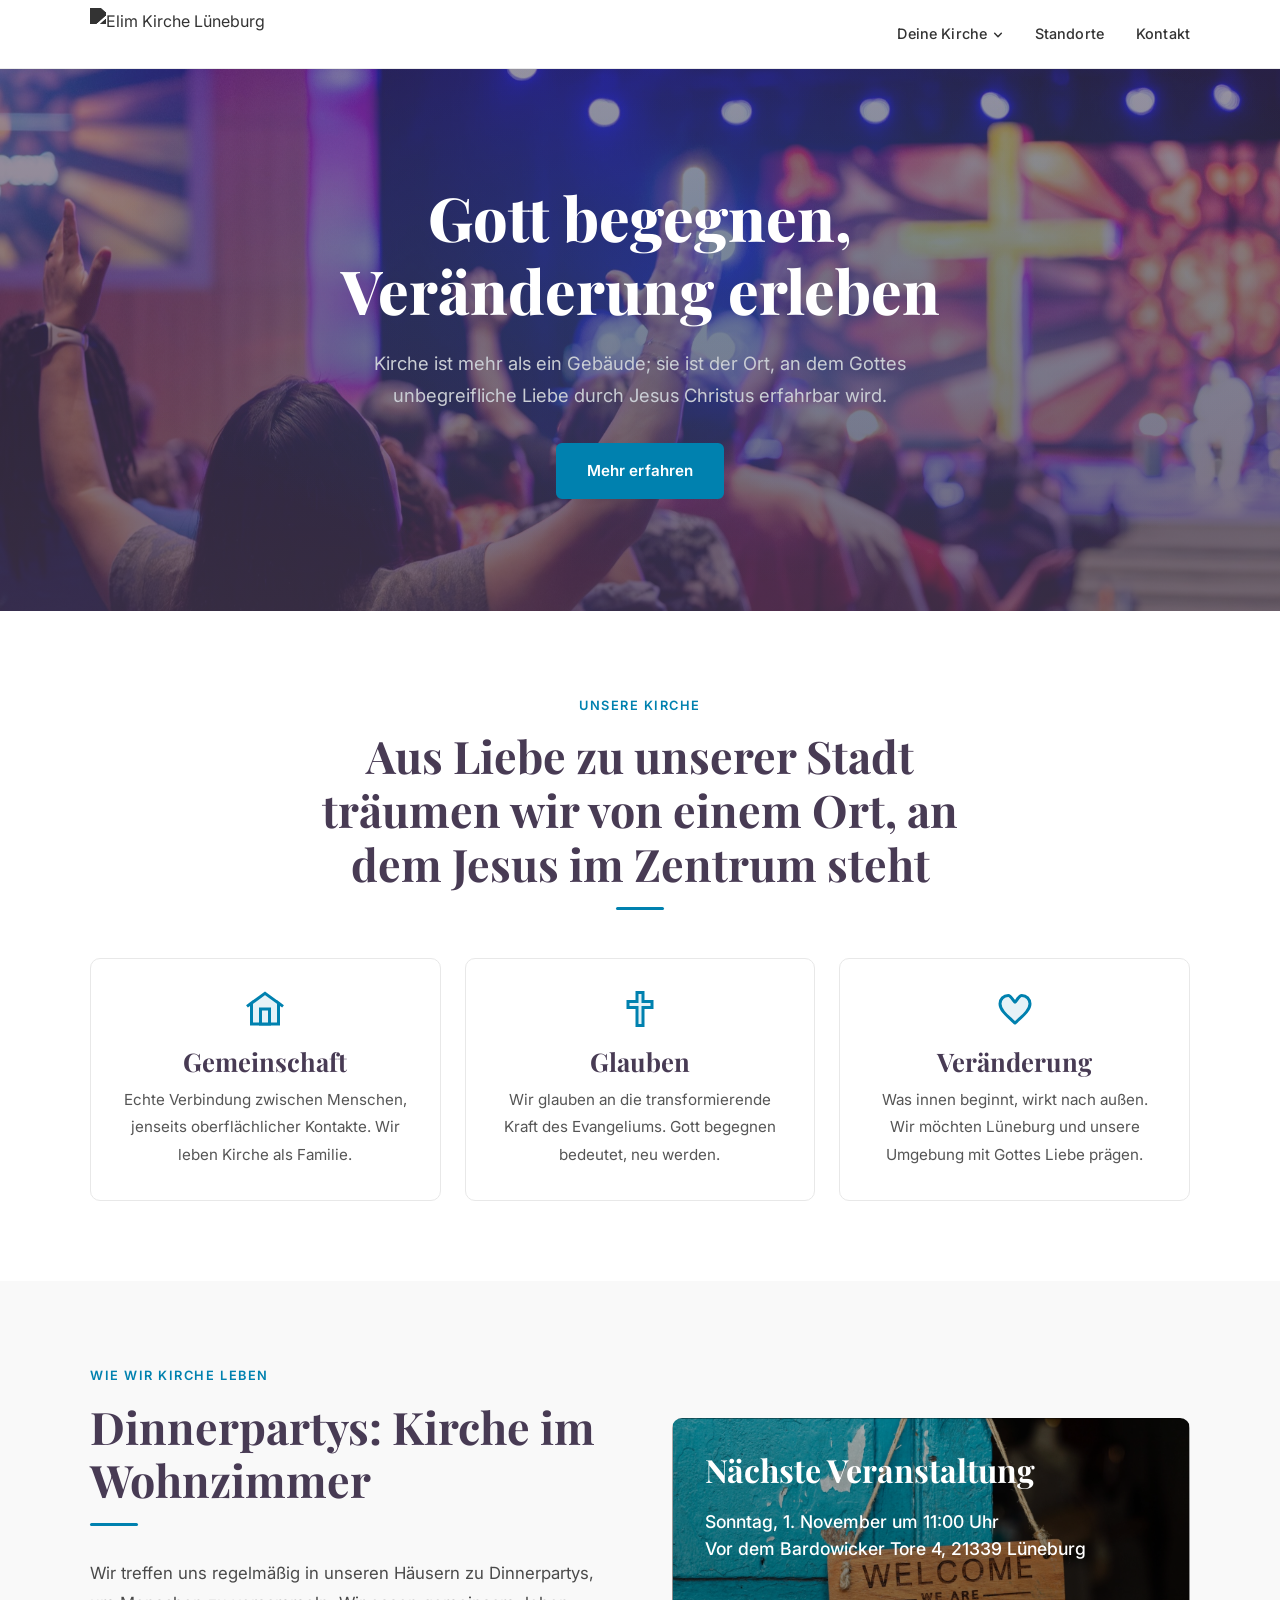
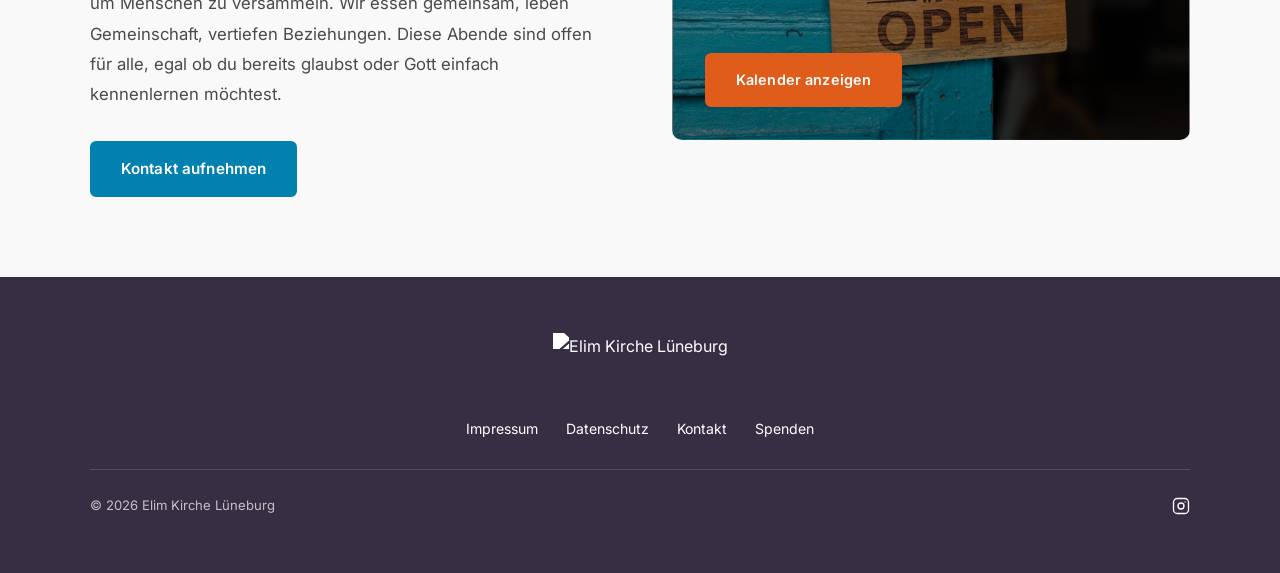
==== commit ad8dca51: "Use door photo on homepage card; downscale and tidy images Swap the Nächste Veranstaltung card backg" ====
--- a/index.html
+++ b/index.html
@@ -143,7 +143,6 @@
                 Vor dem Bardowicker Tore 4, 21339 Lüneburg
               </p>
               <div class="dinner-card-bottom">
-                <p style="color:#e6e6e6; margin-bottom:1rem;">Eine Anmeldung ist nicht nötig — komm einfach vorbei.</p>
                 <a href="deine-kirche/veranstaltungen.html" class="btn btn-accent" style="font-size:0.9rem;">Kalender anzeigen</a>
               </div>
             </div>
--- a/css/style.css
+++ b/css/style.css
@@ -236,7 +236,7 @@
    =================================================== */
 .hero {
   background-color: #483B54;
-  background-image: url('../images/pexels-caleboquendo-34328517.jpg');
+  background-image: url('../images/worship_stock_header.jpg');
   background-size: cover;
   background-position: center;
   background-repeat: no-repeat;
@@ -369,7 +369,9 @@
   border-color: transparent;
   color: #fff;
   padding: 0;
-  background: linear-gradient(135deg, #483B54 0%, #0081AF 100%);
+  background:
+    linear-gradient(180deg, rgba(0,0,0,0.3) 0%, rgba(0,0,0,0.55) 100%),
+    url('../images/door_stock_communitysunday.jpg') center center / cover no-repeat;
   min-height: 320px;
 }
 
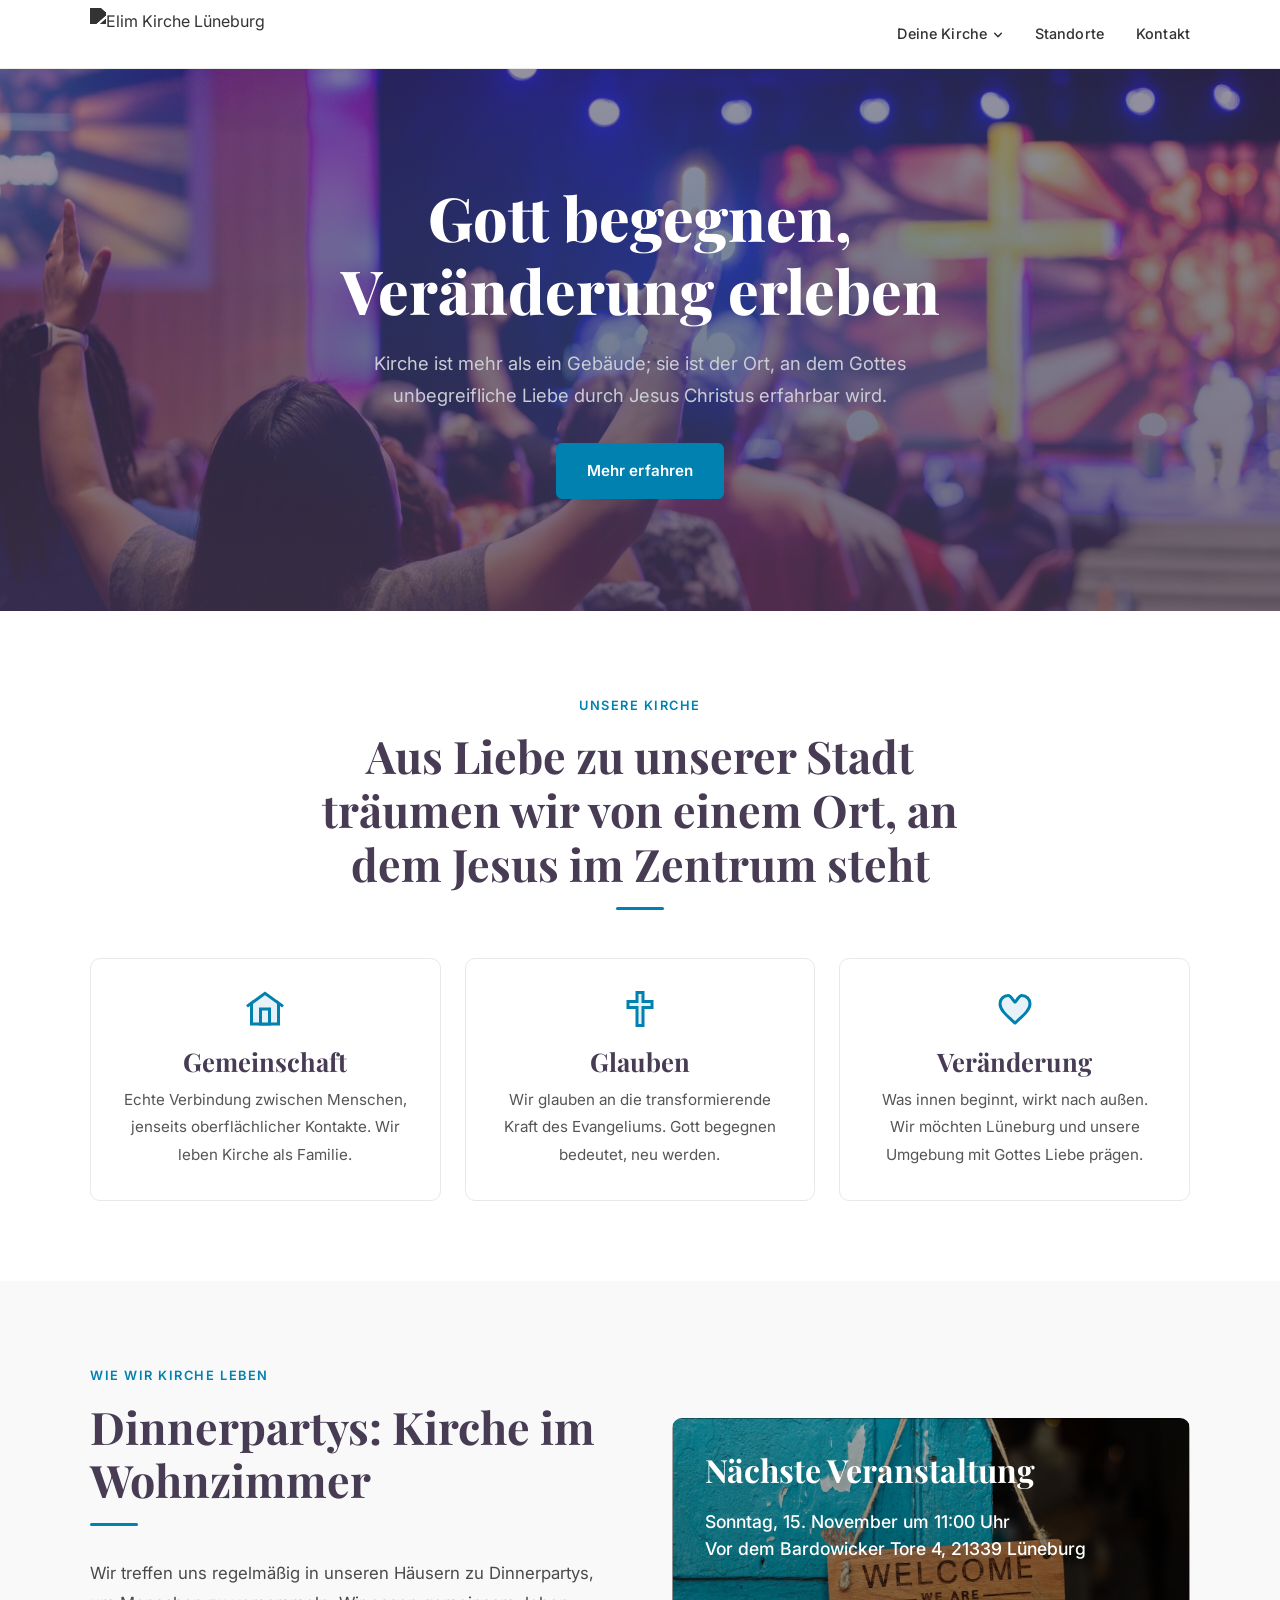
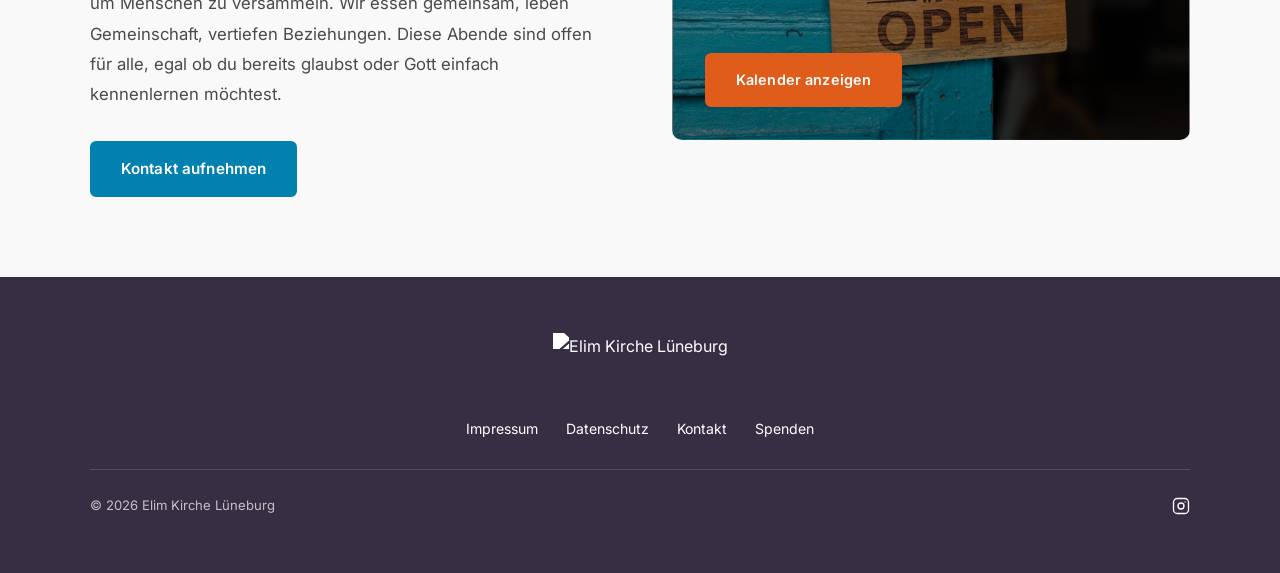
==== commit 927e60f2: "Advance homepage card to 15. November; note Sunday parking Drop the past 1. November Community Sunda" ====
--- a/index.html
+++ b/index.html
@@ -139,7 +139,7 @@
             <div class="dinner-card-inner">
               <h3 style="color:#fff; font-size:2rem; margin-bottom:1.25rem;">Nächste Veranstaltung</h3>
               <p style="color:#fff; font-size:1.1rem; font-weight:500; line-height:1.5; margin-bottom:0.75rem;">
-                Sonntag, 1. November um 11:00 Uhr<br>
+                Sonntag, 15. November um 11:00 Uhr<br>
                 Vor dem Bardowicker Tore 4, 21339 Lüneburg
               </p>
               <div class="dinner-card-bottom">
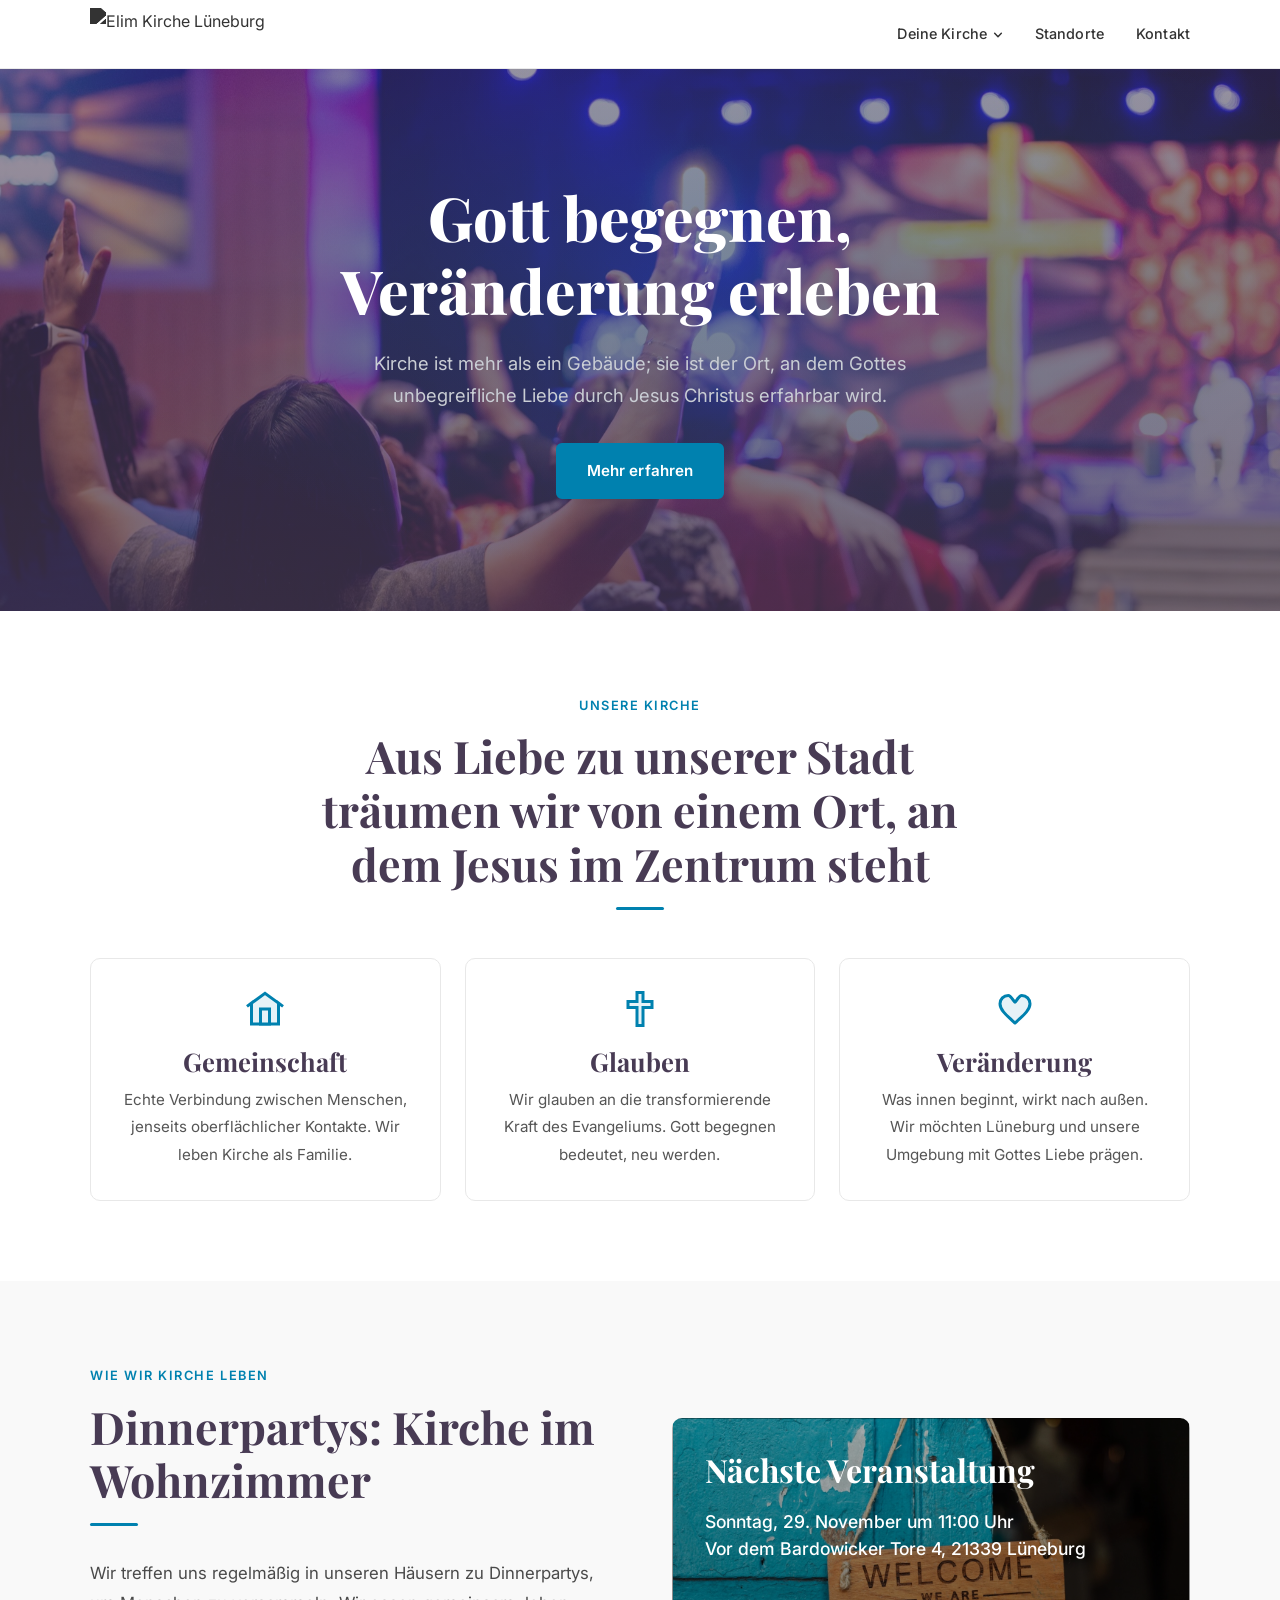
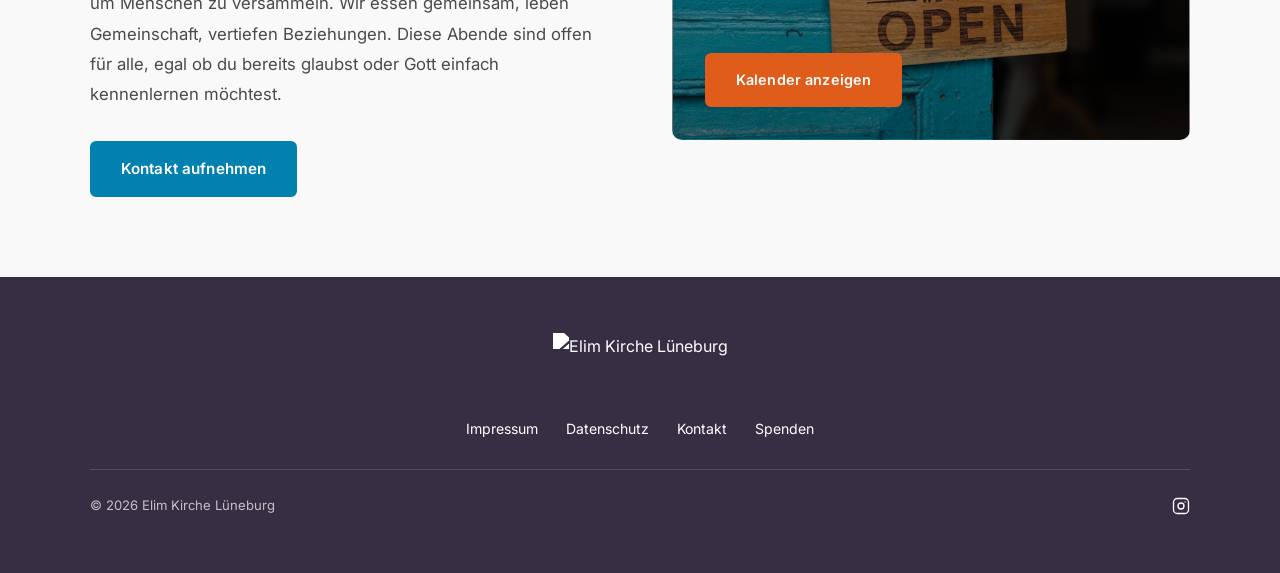
==== commit a7ac92a3: "Remove passed 15.11 Community Sunday; update next event on homepage Co-Authored-By: Claude Sonnet 5." ====
--- a/index.html
+++ b/index.html
@@ -139,7 +139,7 @@
             <div class="dinner-card-inner">
               <h3 style="color:#fff; font-size:2rem; margin-bottom:1.25rem;">Nächste Veranstaltung</h3>
               <p style="color:#fff; font-size:1.1rem; font-weight:500; line-height:1.5; margin-bottom:0.75rem;">
-                Sonntag, 15. November um 11:00 Uhr<br>
+                Sonntag, 29. November um 11:00 Uhr<br>
                 Vor dem Bardowicker Tore 4, 21339 Lüneburg
               </p>
               <div class="dinner-card-bottom">
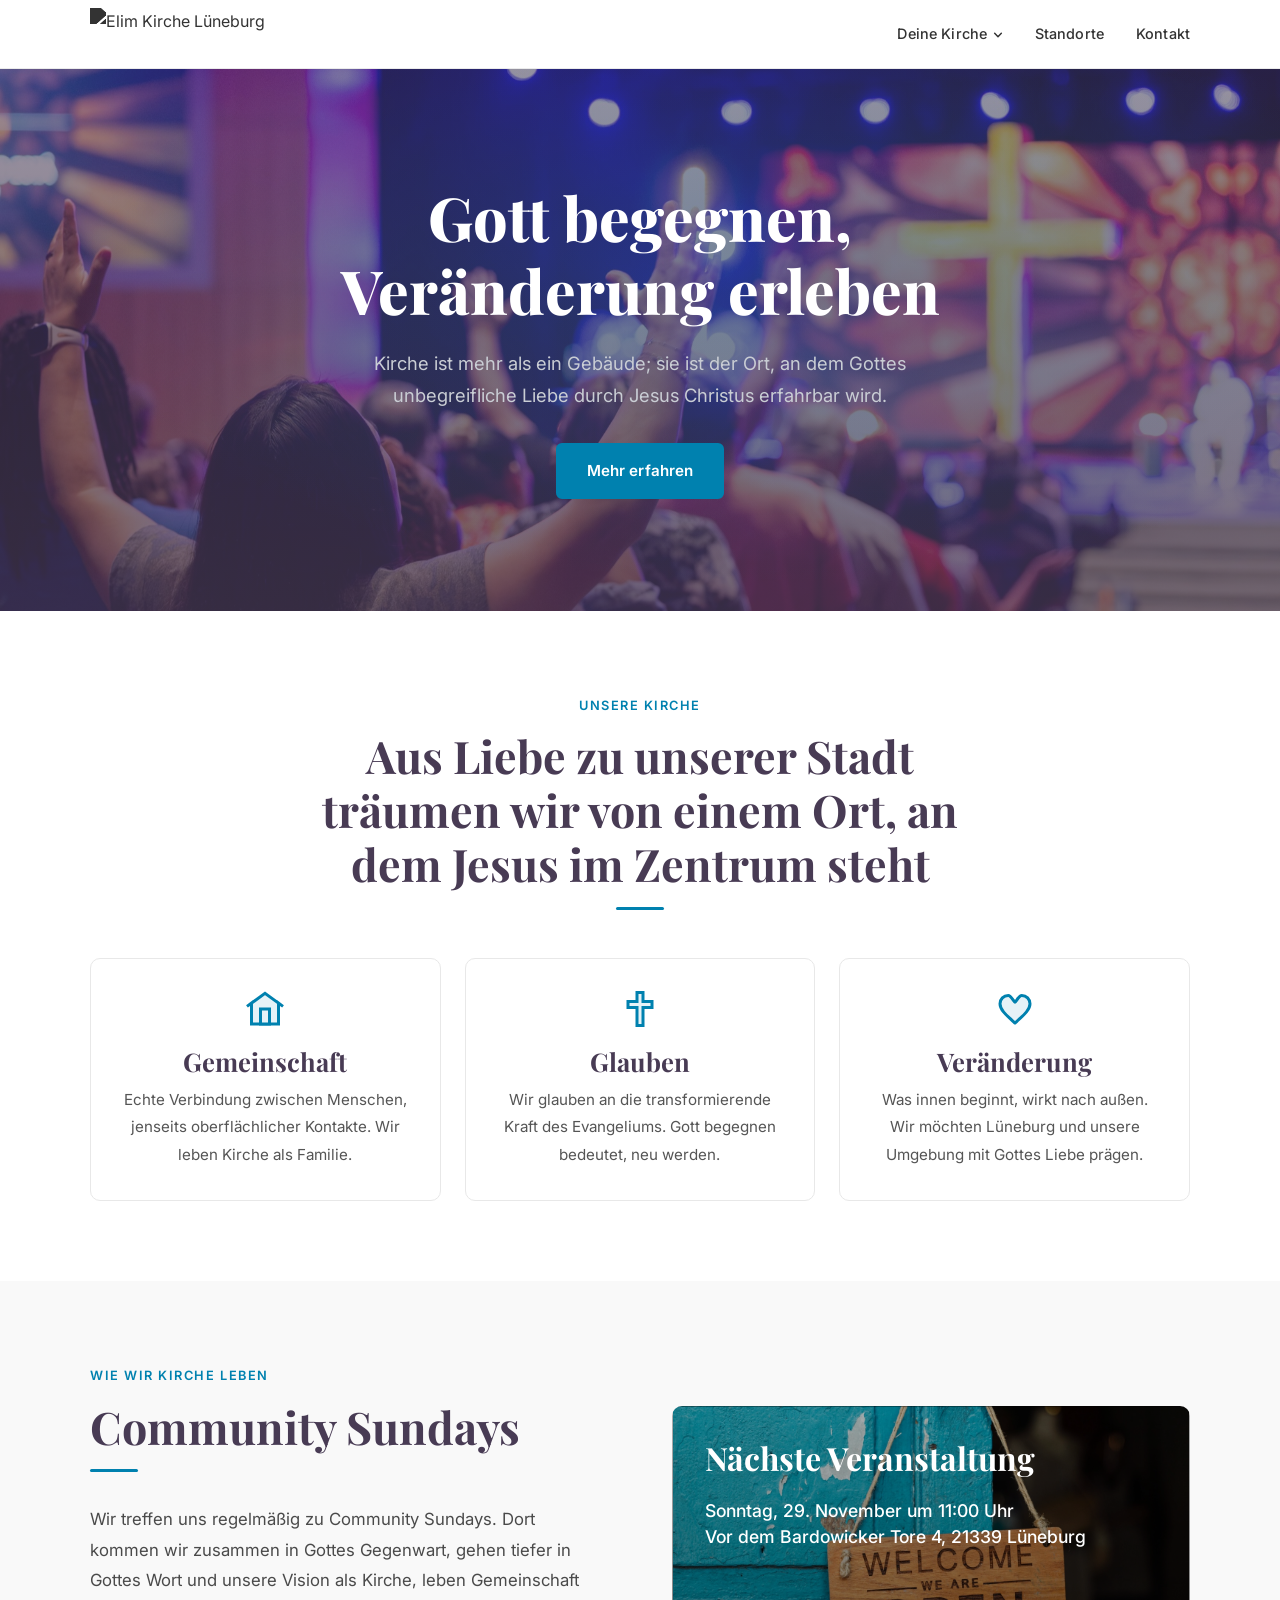
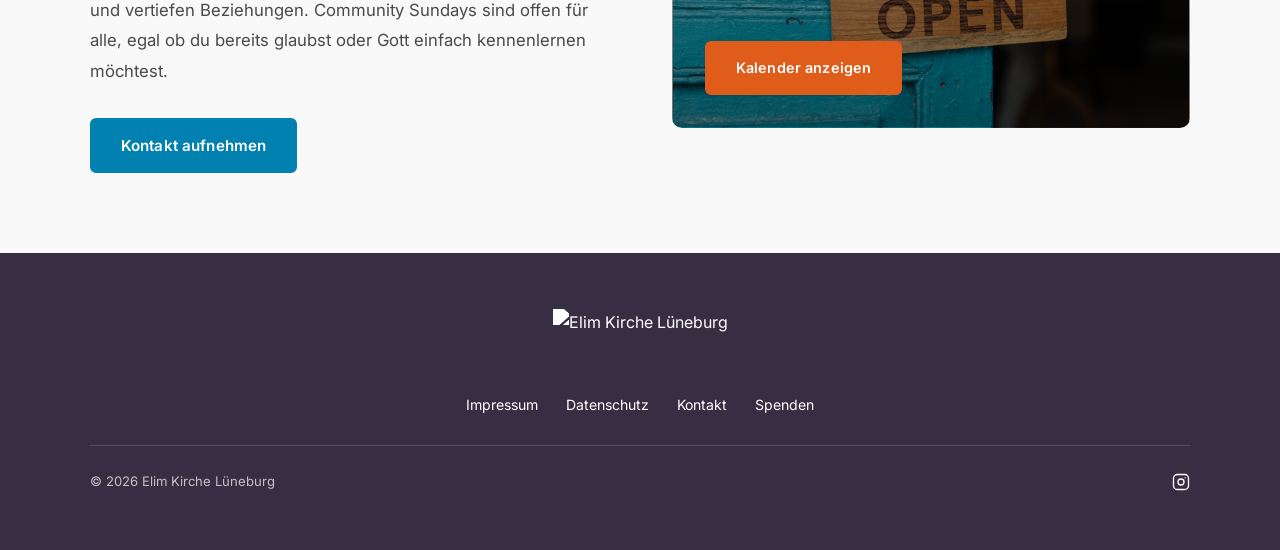
==== commit 04ab29de: "Replace Dinnerparty content with Community Sundays; update FAQ and events page Co-Authored-By: Claud" ====
--- a/index.html
+++ b/index.html
@@ -121,16 +121,16 @@
     </div>
   </section>
 
-  <!-- SECTION 2: Dinnerpartys -->
+  <!-- SECTION 2: Community Sundays -->
   <section class="section section--gray">
     <div class="section-inner">
       <div class="two-col" style="align-items:center;">
         <div>
           <span class="section-label">Wie wir Kirche leben</span>
-          <h2 class="section-title">Dinnerpartys: Kirche im Wohnzimmer</h2>
+          <h2 class="section-title">Community Sundays</h2>
           <div class="divider divider--left"></div>
           <p style="margin-bottom:2rem;">
-            Wir treffen uns regelmäßig in unseren Häusern zu Dinnerpartys, um Menschen zu versammeln. Wir essen gemeinsam, leben Gemeinschaft, vertiefen Beziehungen. Diese Abende sind offen für alle, egal ob du bereits glaubst oder Gott einfach kennenlernen möchtest.
+            Wir treffen uns regelmäßig zu Community Sundays. Dort kommen wir zusammen in Gottes Gegenwart, gehen tiefer in Gottes Wort und unsere Vision als Kirche, leben Gemeinschaft und vertiefen Beziehungen. Community Sundays sind offen für alle, egal ob du bereits glaubst oder Gott einfach kennenlernen möchtest.
           </p>
           <a href="kontakt.html" class="btn btn-primary">Kontakt aufnehmen</a>
         </div>
